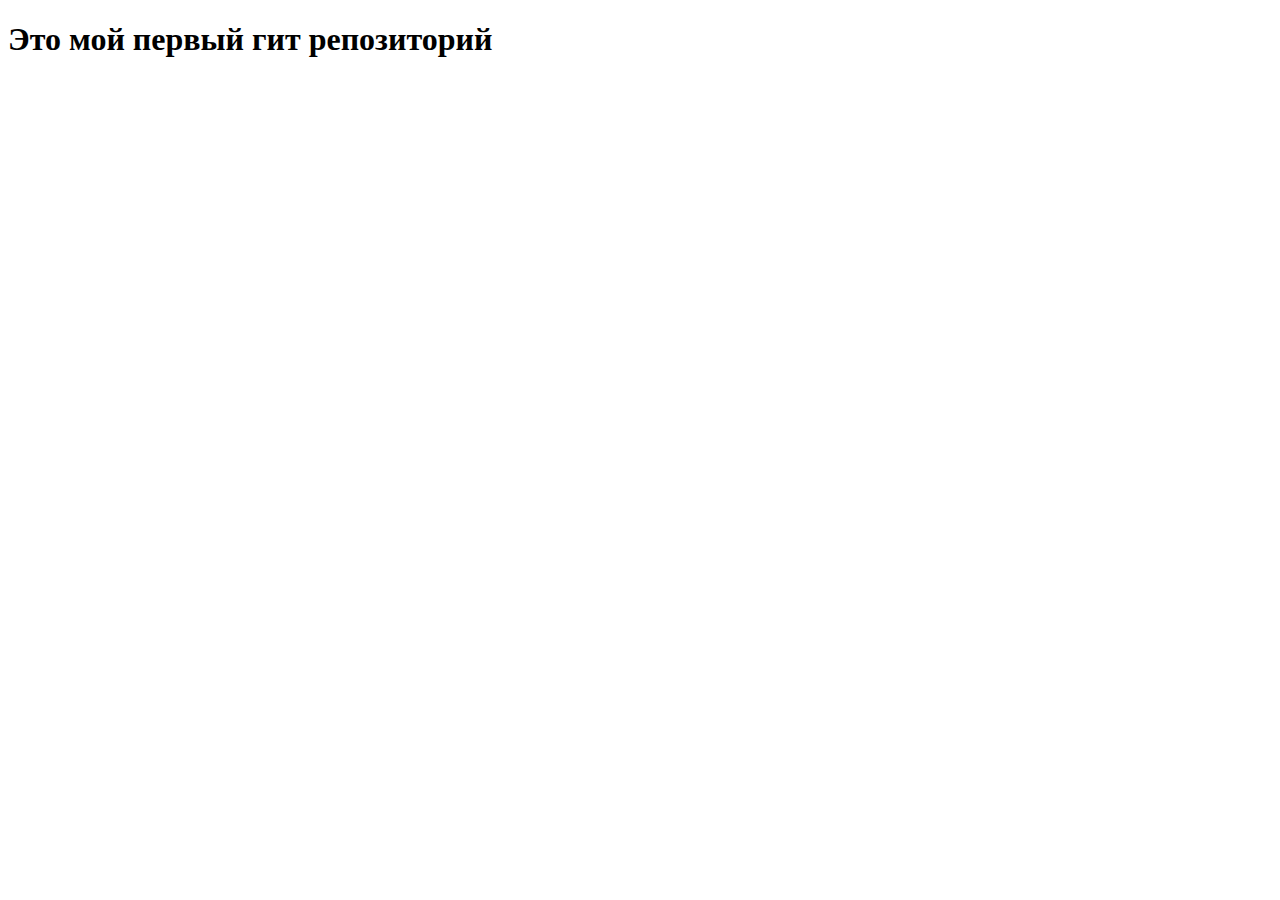
==== index.html @ 830dccc8 "Мой первый комминт" ====
<!DOCTYPE html>
<html lang="ru">
<head>
  <meta charset="UTF-8">
  <meta http-equiv="X-UA-Compatible" content="IE=edge">
  <meta name="viewport" content="width=device-width, initial-scale=1.0">
  <title>Document</title>
</head>
<body>
  <h1>Это мой первый гит репозиторий</h1>
</body>
</html>
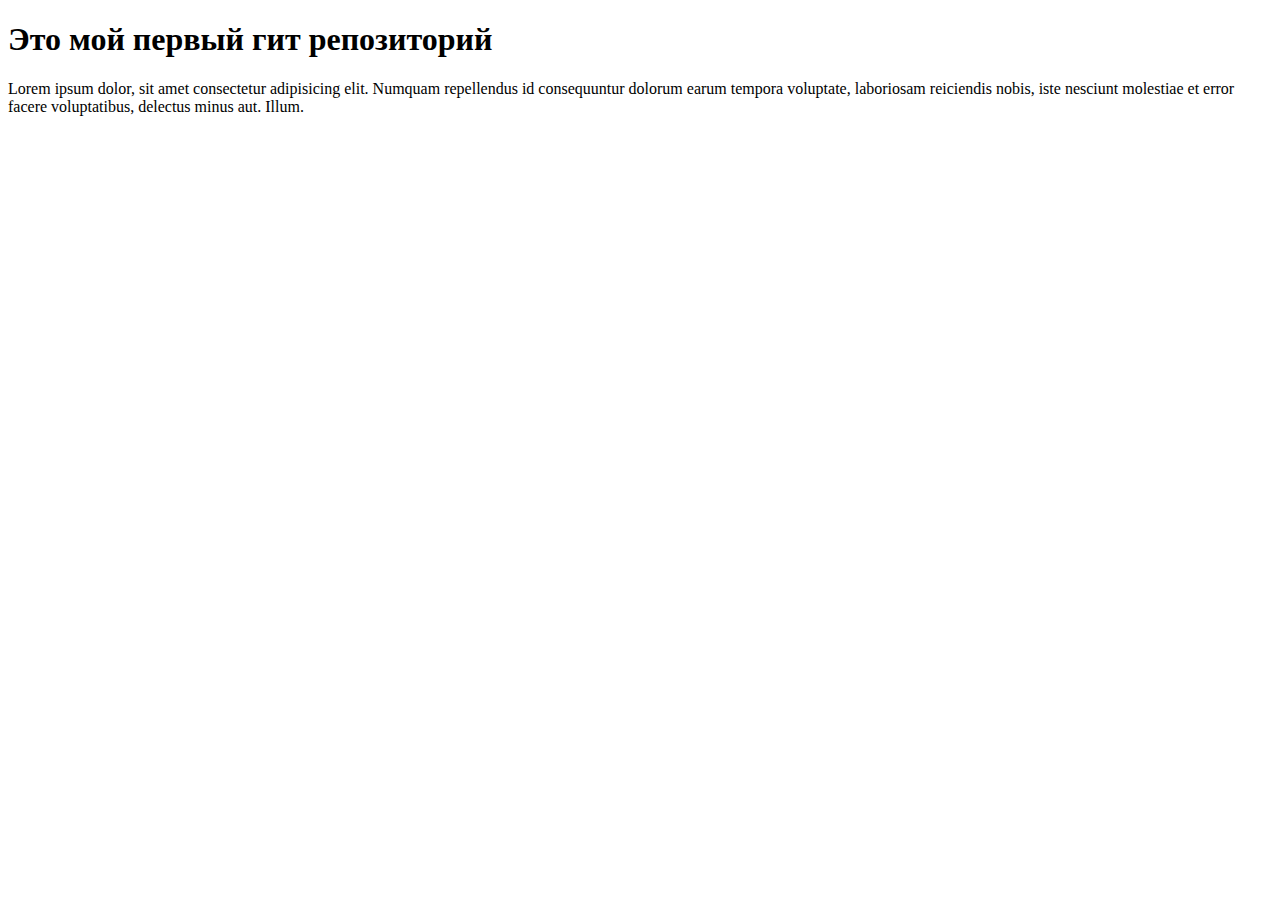
==== commit fb1e851f: "Мой первый комминт" ====
--- a/index.html
+++ b/index.html
@@ -8,5 +8,6 @@
 </head>
 <body>
   <h1>Это мой первый гит репозиторий</h1>
+  <p>Lorem ipsum dolor, sit amet consectetur adipisicing elit. Numquam repellendus id consequuntur dolorum earum tempora voluptate, laboriosam reiciendis nobis, iste nesciunt molestiae et error facere voluptatibus, delectus minus aut. Illum.</p>
 </body>
 </html>
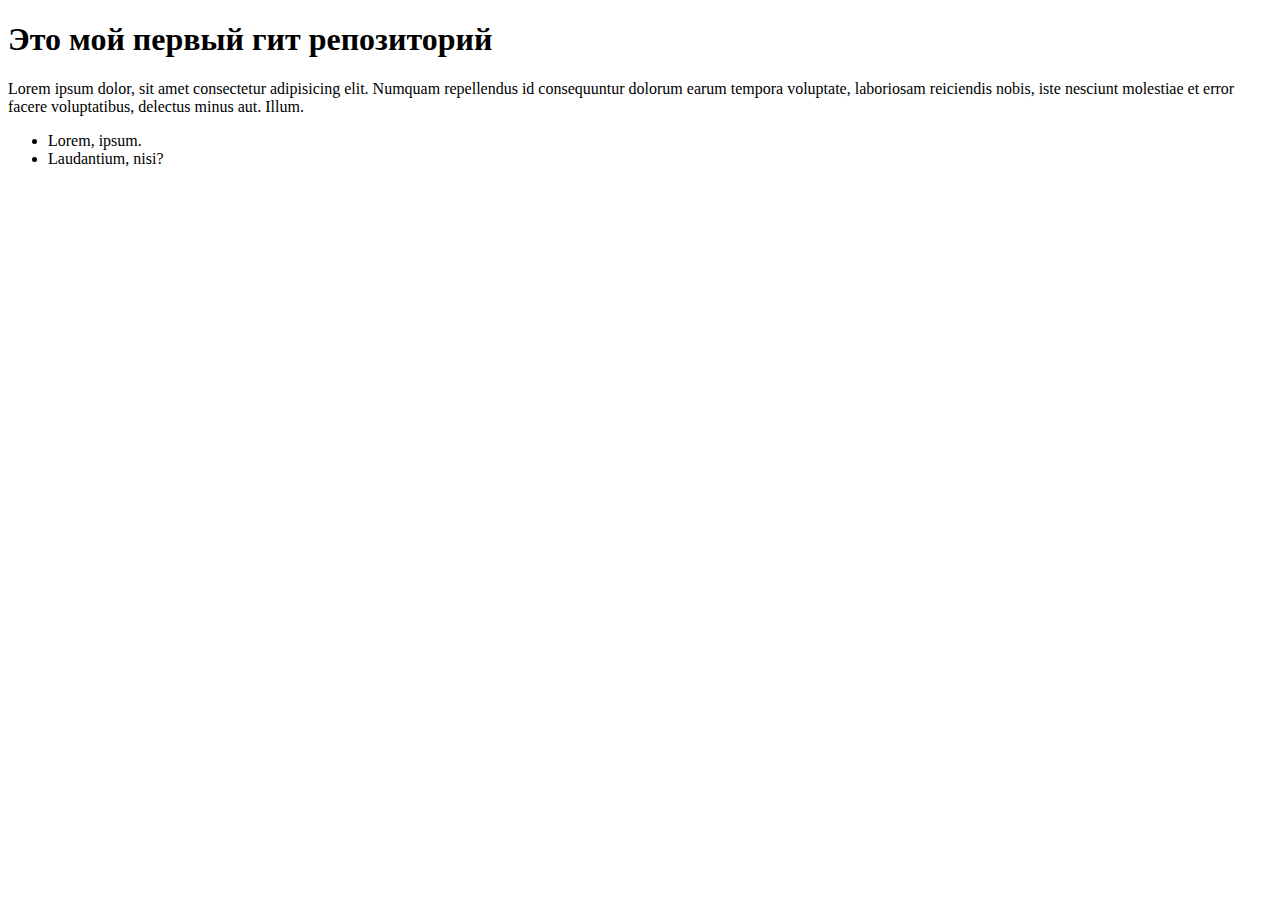
==== commit 834a557a: "Config" ====
--- a/index.html
+++ b/index.html
@@ -9,5 +9,9 @@
 <body>
   <h1>Это мой первый гит репозиторий</h1>
   <p>Lorem ipsum dolor, sit amet consectetur adipisicing elit. Numquam repellendus id consequuntur dolorum earum tempora voluptate, laboriosam reiciendis nobis, iste nesciunt molestiae et error facere voluptatibus, delectus minus aut. Illum.</p>
+  <ul>
+    <li>Lorem, ipsum.</li>
+    <li>Laudantium, nisi?</li>
+  </ul>
 </body>
 </html>
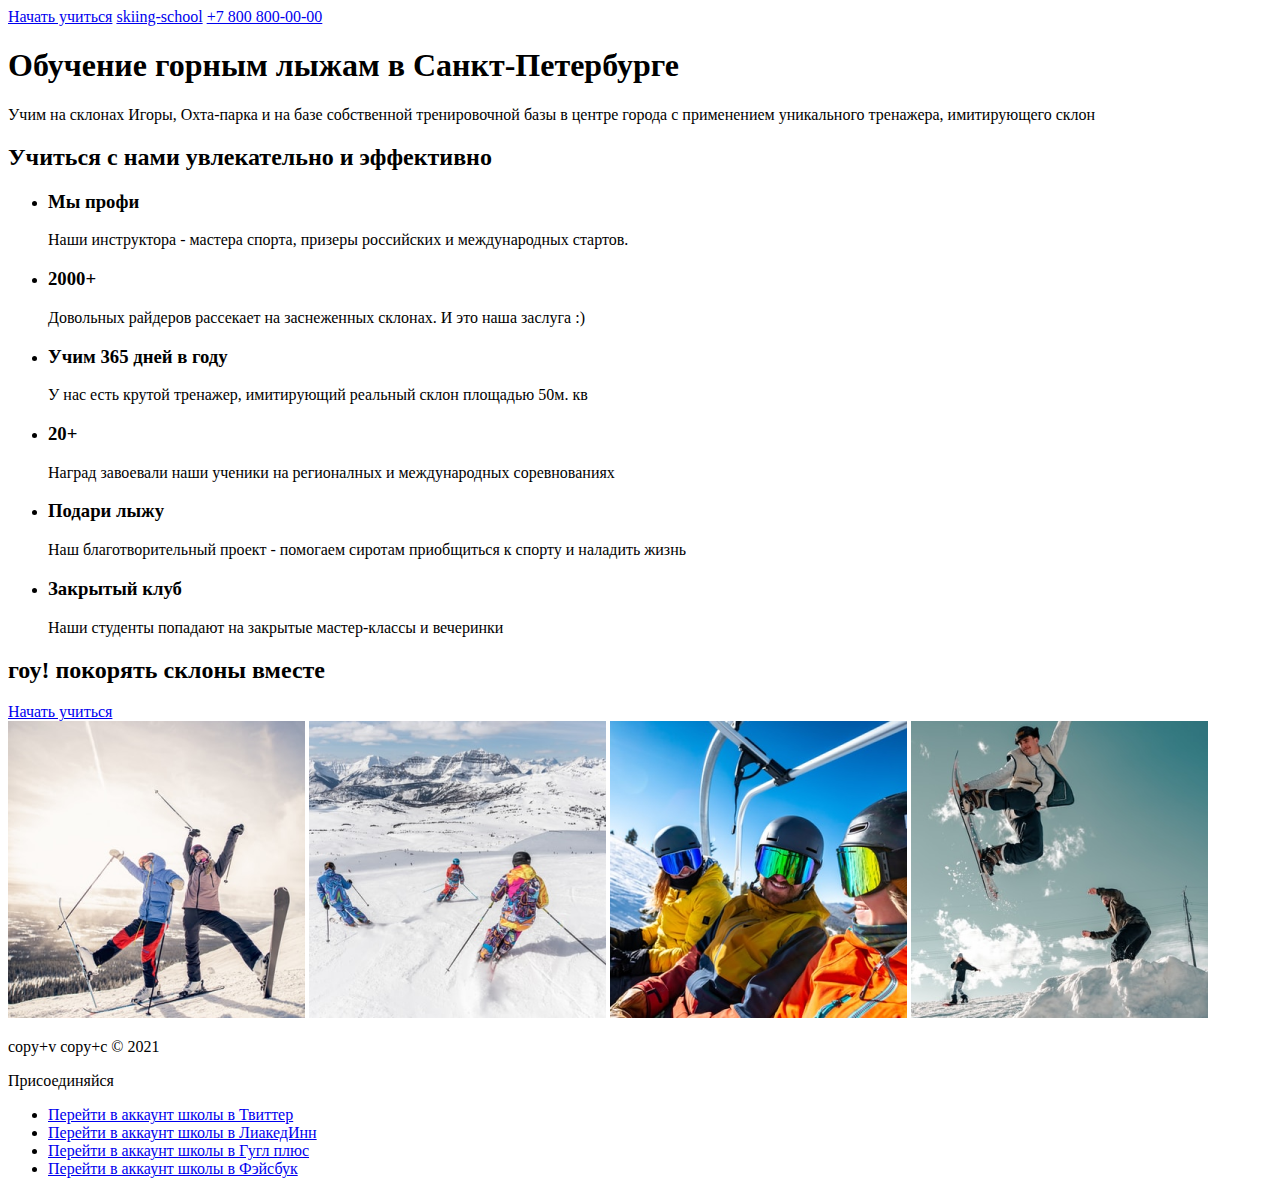
==== commit 6de1f283: "razmetka" ====
--- a/index.html
+++ b/index.html
@@ -1,17 +1,101 @@
 <!DOCTYPE html>
 <html lang="ru">
+
 <head>
   <meta charset="UTF-8">
   <meta http-equiv="X-UA-Compatible" content="IE=edge">
   <meta name="viewport" content="width=device-width, initial-scale=1.0">
-  <title>Document</title>
+  <title>skiing-school</title>
 </head>
+
 <body>
-  <h1>Это мой первый гит репозиторий</h1>
-  <p>Lorem ipsum dolor, sit amet consectetur adipisicing elit. Numquam repellendus id consequuntur dolorum earum tempora voluptate, laboriosam reiciendis nobis, iste nesciunt molestiae et error facere voluptatibus, delectus minus aut. Illum.</p>
-  <ul>
-    <li>Lorem, ipsum.</li>
-    <li>Laudantium, nisi?</li>
-  </ul>
+  <header class="header">
+    <a href="#" class="btn">Начать учиться</a>
+    <a href="#" class="logo">skiing-school</a>
+    <a href="#" class="phone-number">+7 800 800-00-00</a>
+  </header>
+
+  <main>
+    <section class="main-info">
+      <h1 class="main-title">Обучение горным лыжам в Санкт-Петербурге</h1>
+      <p class="main-info">Учим на склонах Игоры, Охта-парка и на базе собственной тренировочной базы в центре города с применением уникального тренажера, имитирующего склон</p>
+    </section>
+
+    <section class="advantages">
+      <h2 class="advantages-title">Учиться с нами увлекательно и эффективно</h2>
+      <ul class="advantages-list">
+        <li class="advantages-item">
+          <h3 class="advantages-heading">Мы профи</h3>
+          <p class="advanatges-text">Наши инструктора - мастера спорта, призеры российских и международных стартов.</p>
+        </li>
+
+        <li class="advantages-item">
+          <h3 class="advantages-heading">2000+</h3>
+          <p class="advanatges-text">Довольных райдеров рассекает на заснеженных склонах. И это наша заслуга :)</p>
+        </li>
+
+        <li class="advantages-item">
+          <h3 class="advantages-heading">Учим 365 дней в году</h3>
+          <p class="advanatges-text">У нас есть крутой тренажер, имитирующий реальный склон площадью 50м. кв</p>
+        </li>
+
+        <li class="advantages-item">
+          <h3 class="advantages-heading">20+</h3>
+          <p class="advanatges-text">Наград завоевали наши ученики на регионалных и международных соревнованиях</p>
+        </li>
+
+        <li class="advantages-item">
+          <h3 class="advantages-heading">Подари лыжу</h3>
+          <p class="advanatges-text">Наш благотворительный проект - помогаем сиротам приобщиться к спорту и наладить жизнь</p>
+        </li>
+
+        <li class="advantages-item">
+          <h3 class="advantages-heading">Закрытый клуб</h3>
+          <p class="advanatges-text">Наши студенты попадают на закрытые мастер-классы и вечеринки</p>
+        </li>
+      </ul>
+    </section>
+
+    <section class="lead">
+      <h2 class="lead-title">гоу! покорять склоны вместе</h2>
+      <a href="#" class="btn">Начать учиться</a>
+      <div class="lead-visual">
+        <img src="image/photo-lead1.png" alt="Фотография тренировки людей на склоне горы" class="lead-pic">
+        <img src="image/photo-lead2.png" alt="Фотография тренировки людей на склоне горы" class="lead-pic">
+        <img src="image/photo-lead3.png" alt="Фотография тренировки людей на склоне горы" class="lead-pic">
+        <img src="image/photo-lead4.png" alt="Фотография тренировки людей на склоне горы" class="lead-pic">
+      </div>
+    </section>
+
+  </main>
+
+  <footer class="footer">
+    <p class="copyright">copy+v copy+c © 2021</p>
+    <span class="join-us">Присоединяйся</span>
+
+    <ul class="social-icons">
+      <li class="social-item">
+        <a href="#" class="social-link">
+          <span class="social-text">Перейти в аккаунт школы в Твиттер</span>
+        </a>
+      </li>
+      <li class="social-item">
+        <a href="#" class="social-link">
+          <span class="social-text">Перейти в аккаунт школы в ЛиакедИнн</span>
+        </a>
+      </li>
+      <li class="social-item">
+        <a href="#" class="social-link">
+          <span class="social-text">Перейти в аккаунт школы в Гугл плюс</span>
+        </a>
+      </li>
+      <li class="social-item">
+        <a href="#" class="social-link">
+          <span class="social-text">Перейти в аккаунт школы в Фэйсбук</span>
+        </a>
+      </li>
+    </ul>
+  </footer>
 </body>
+
 </html>
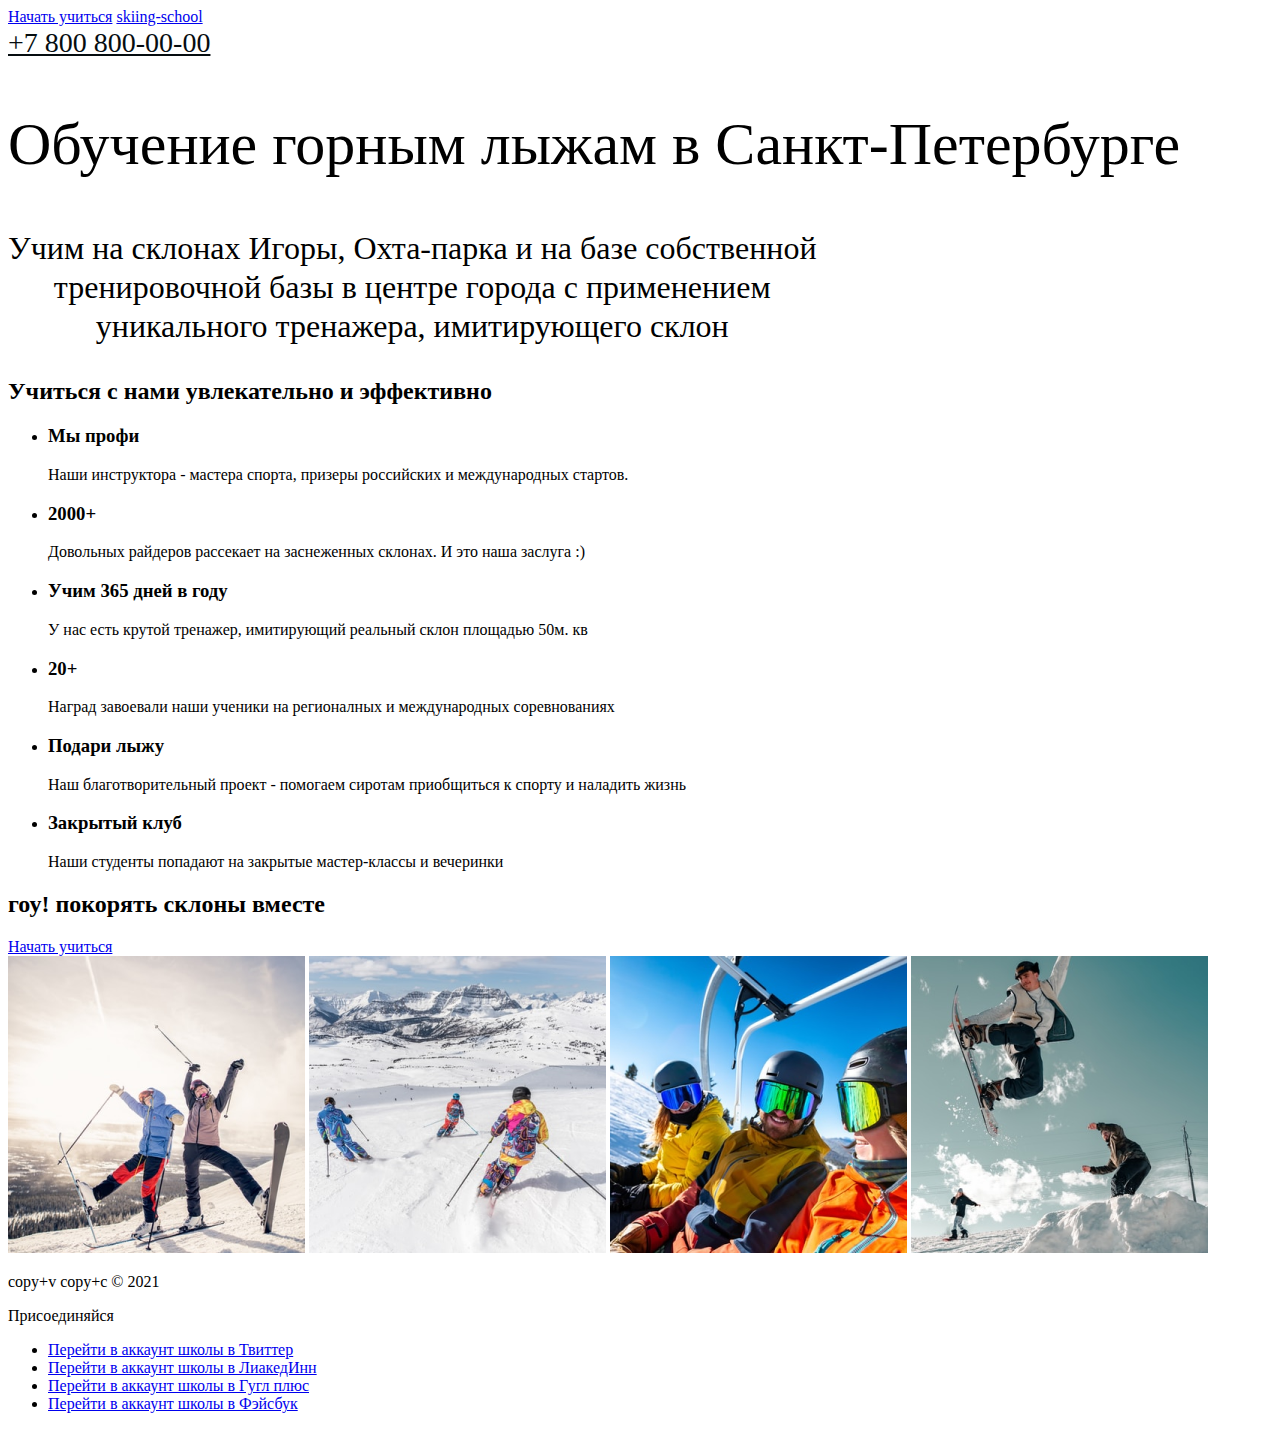
==== commit bc7b59a0: "nemnogo css" ====
--- a/index.html
+++ b/index.html
@@ -13,12 +13,13 @@
     <a href="#" class="btn">Начать учиться</a>
     <a href="#" class="logo">skiing-school</a>
     <a href="#" class="phone-number">+7 800 800-00-00</a>
+    <link rel="stylesheet" href="styles/style.css">
   </header>
 
   <main>
-    <section class="main-info">
-      <h1 class="main-title">Обучение горным лыжам в Санкт-Петербурге</h1>
-      <p class="main-info">Учим на склонах Игоры, Охта-парка и на базе собственной тренировочной базы в центре города с применением уникального тренажера, имитирующего склон</p>
+    <section class="about">
+      <h1 class="about-title">Обучение горным лыжам в Санкт-Петербурге</h1>
+      <p class="about-info">Учим на склонах Игоры, Охта-парка и на базе собственной<br> тренировочной базы в центре города с применением<br> уникального тренажера, имитирующего склон</p>
     </section>
 
     <section class="advantages">
--- a/styles/style.css
+++ b/styles/style.css
@@ -0,0 +1,54 @@
+/* header */
+.phone-number {
+  /* position: absolute;
+  width: 256px;
+  height: 34px;
+  right: 81px;
+  top: calc(50% - 34px/2); */
+
+  font-family: Montserrat;
+  font-style: normal;
+  font-weight: 500;
+  font-size: 28px;
+  line-height: 34px;
+  display: flex;
+  align-items: center;
+  text-align: center;
+  color: #060D10;
+}
+
+/* main */
+
+/* section about */
+
+.about h1 {
+  /* position: absolute;
+  width: 1278px;
+  height: 89px;
+  left: 81px;
+  top: 240px; */
+
+  font-family: Oswald;
+  font-style: normal;
+  font-weight: 500;
+  font-size: 60px;
+  line-height: 89px;
+  /* color: #FFFFFF; */
+}
+.about-info {
+  /* position: absolute;
+  height: 117px;
+  left: 190px;
+  right: 190px;
+  top: 389px; */
+
+  font-family: Montserrat;
+  font-style: normal;
+  font-weight: 500;
+  font-size: 32px;
+  line-height: 39px;
+  display: flex;
+  align-items: center;
+  text-align: center;
+  /* color: #FFFFFF */
+}
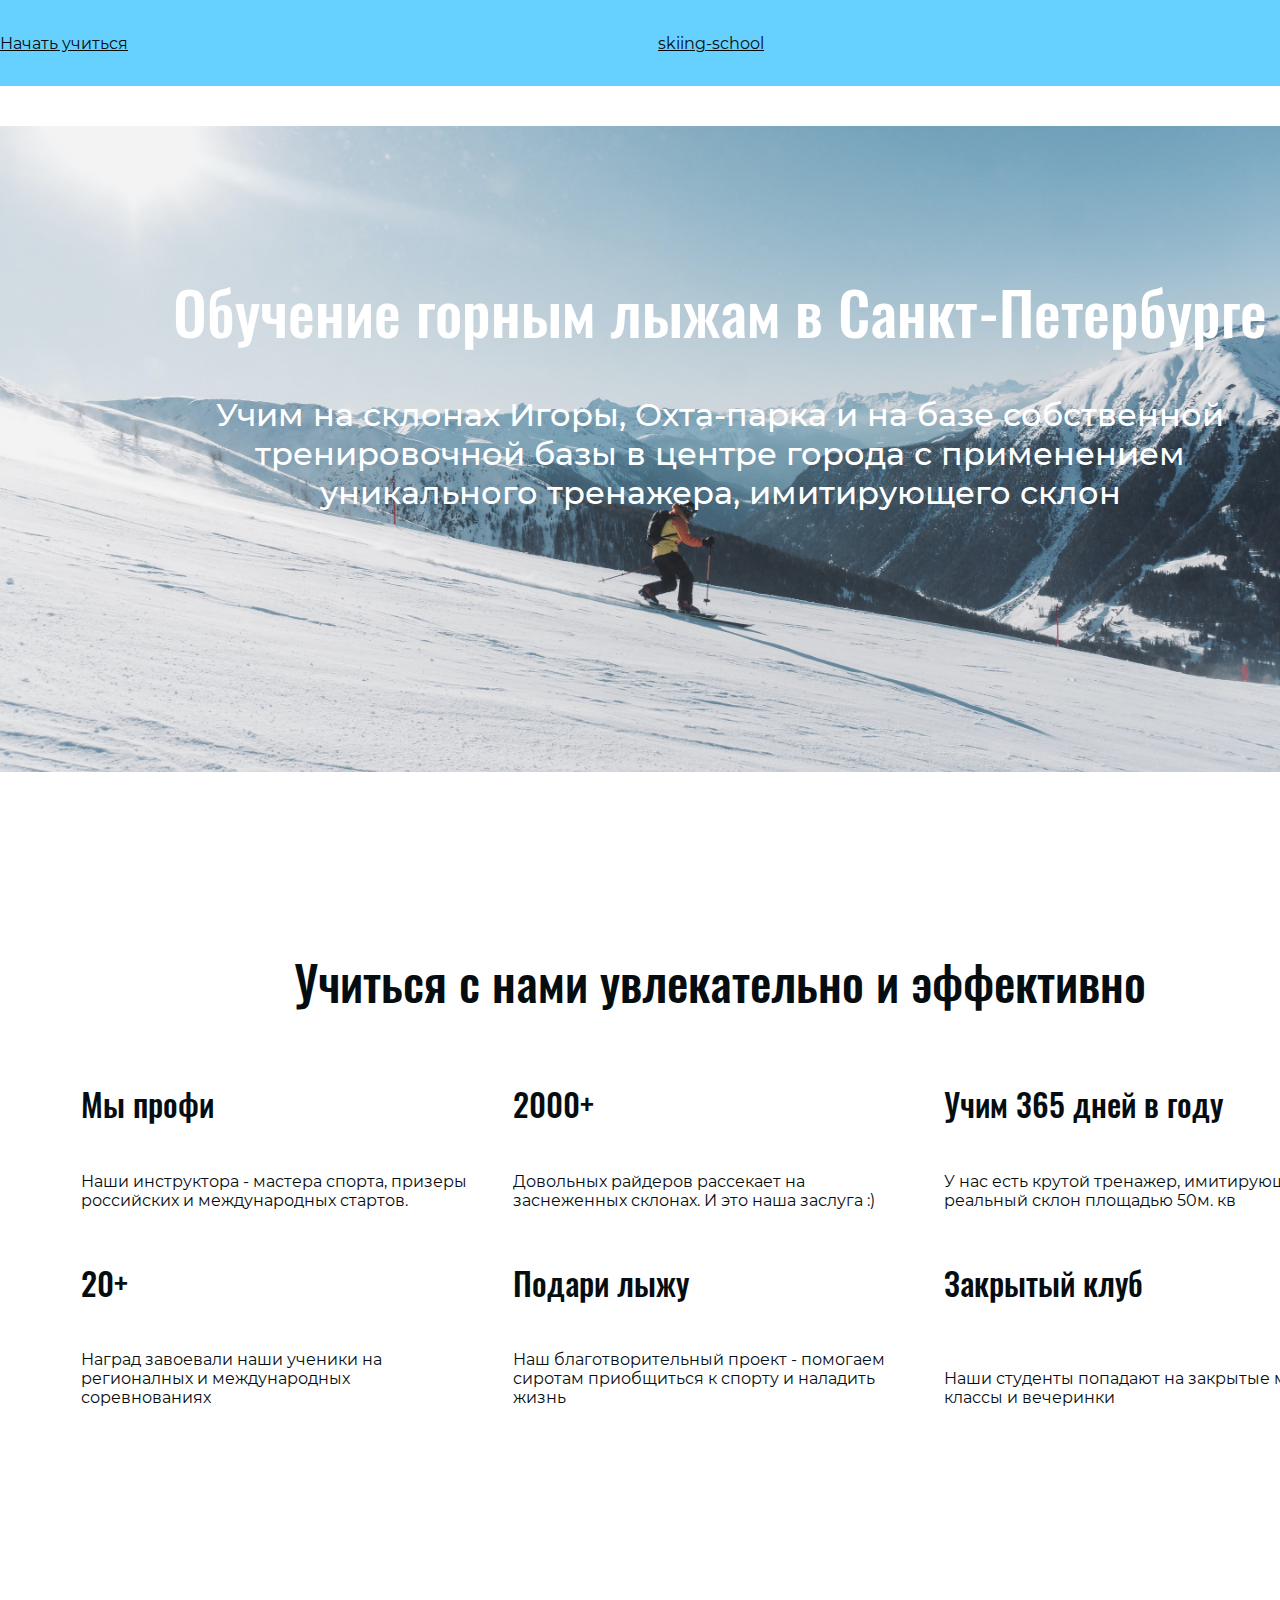
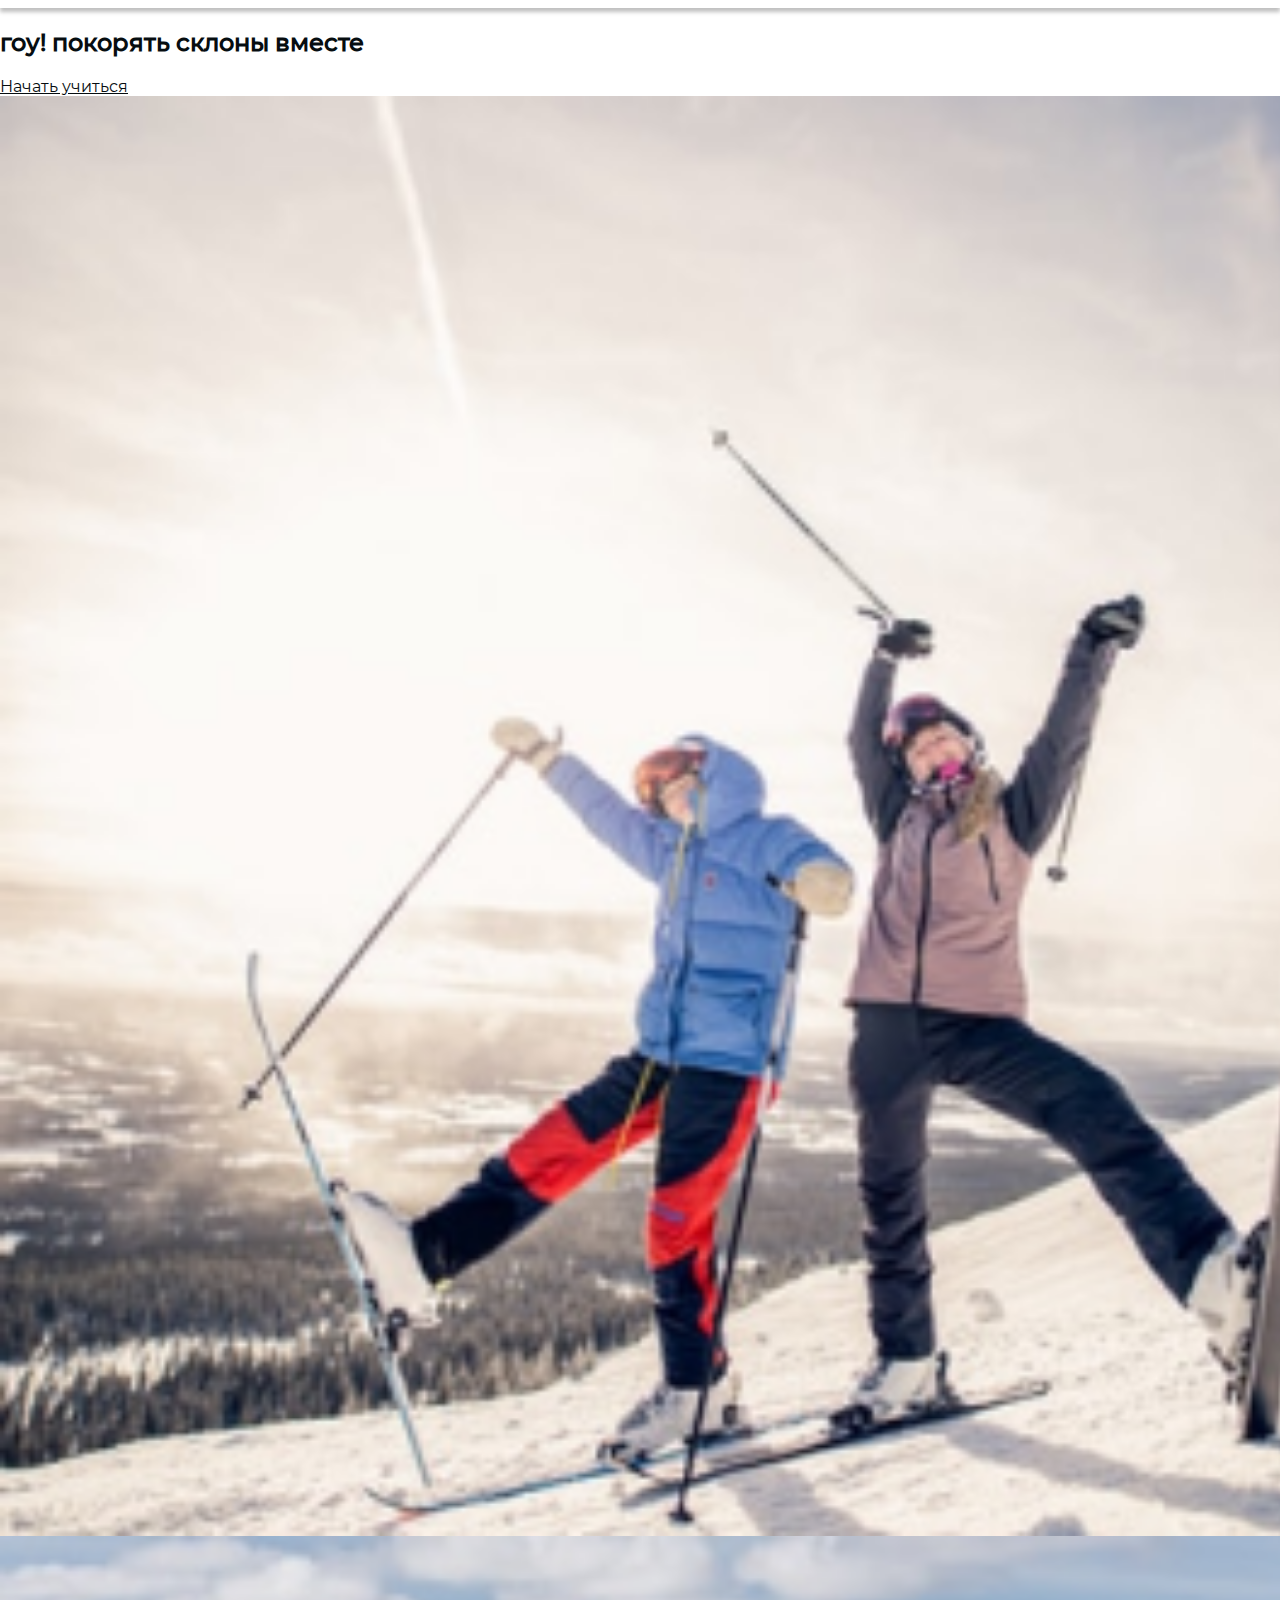
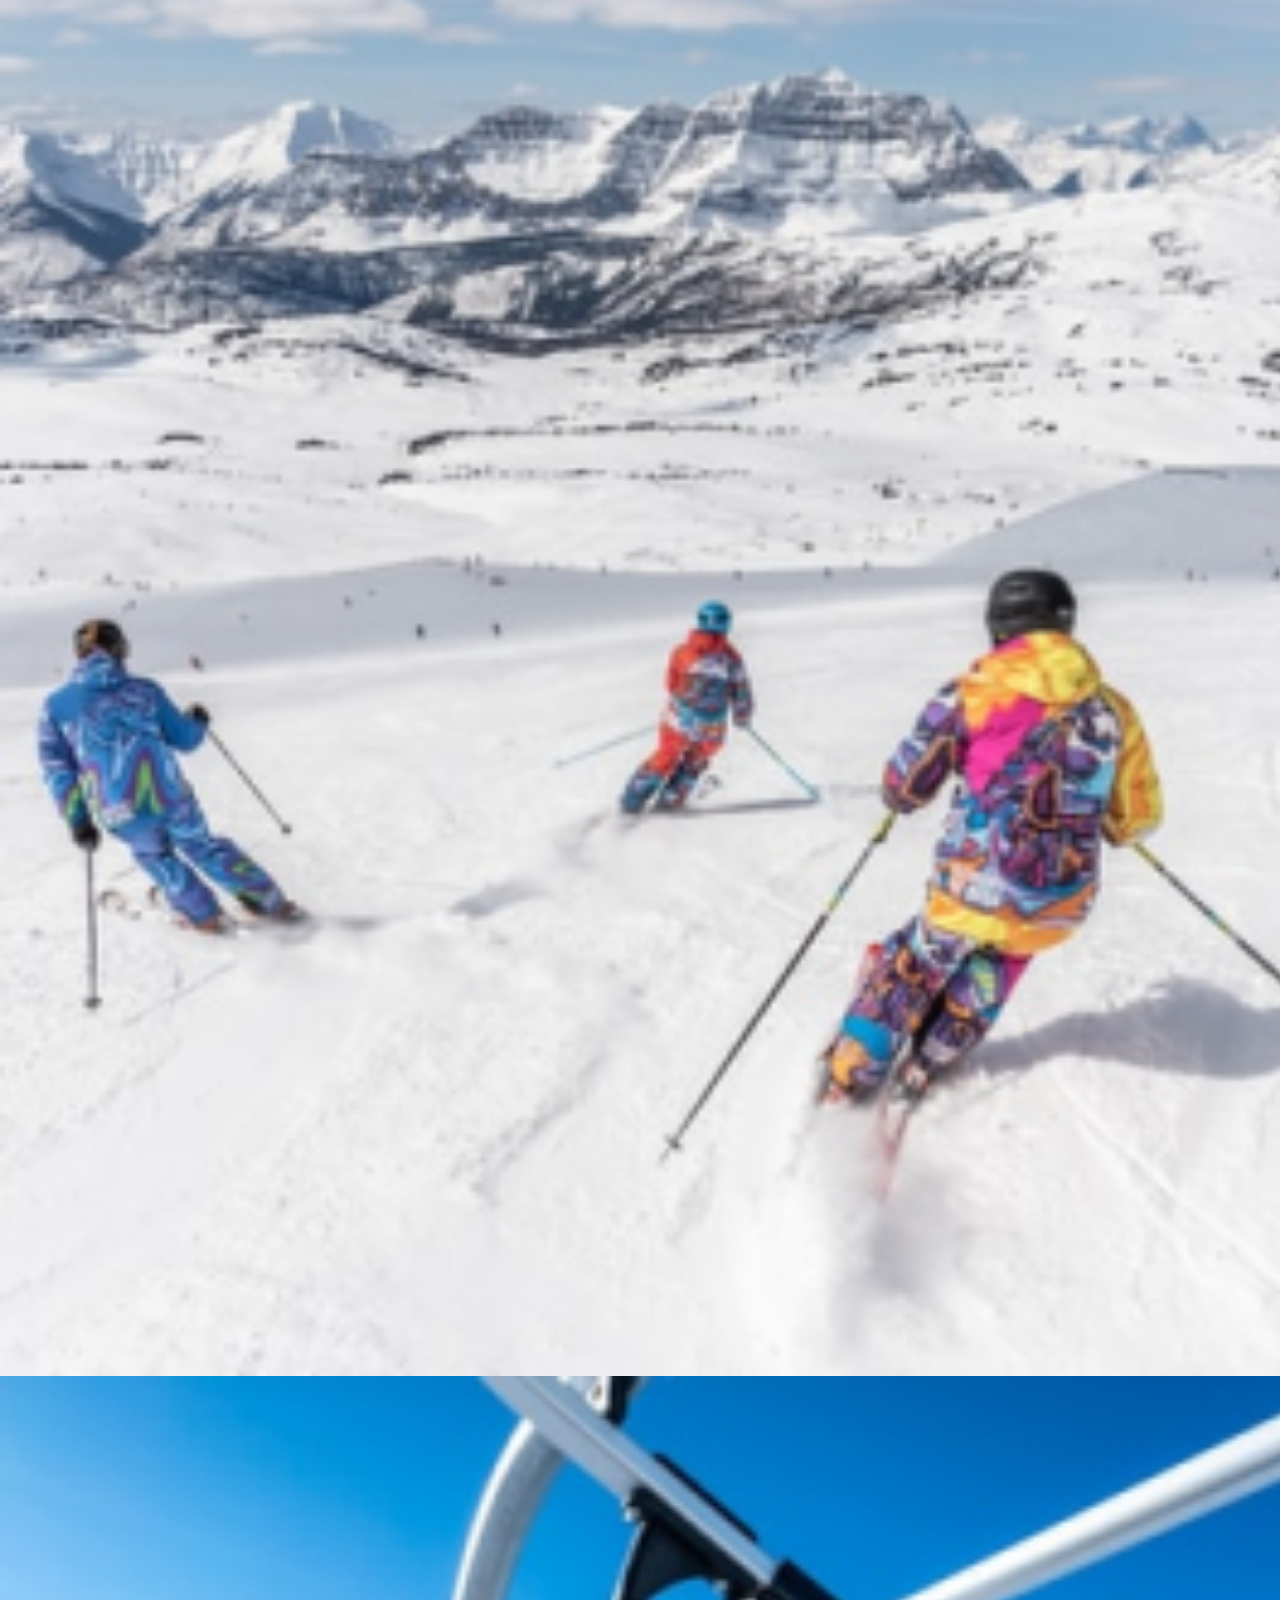
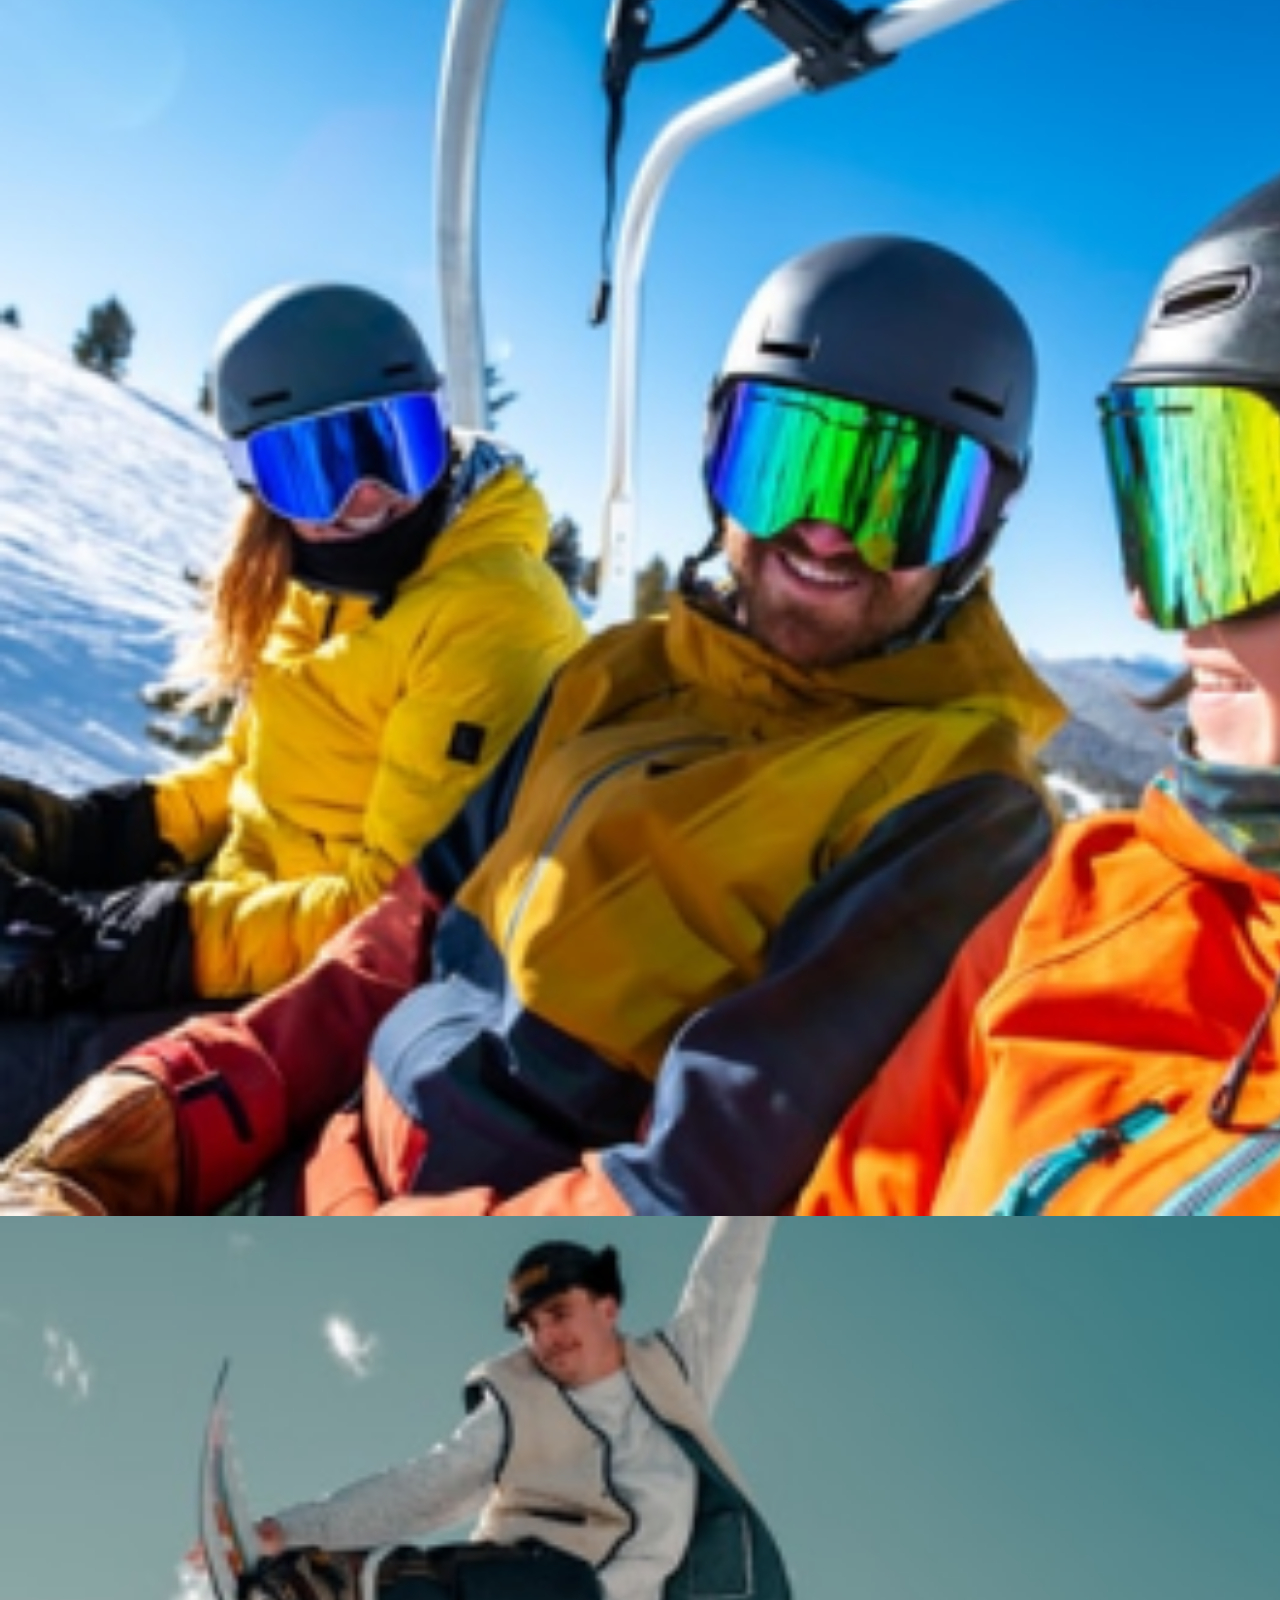
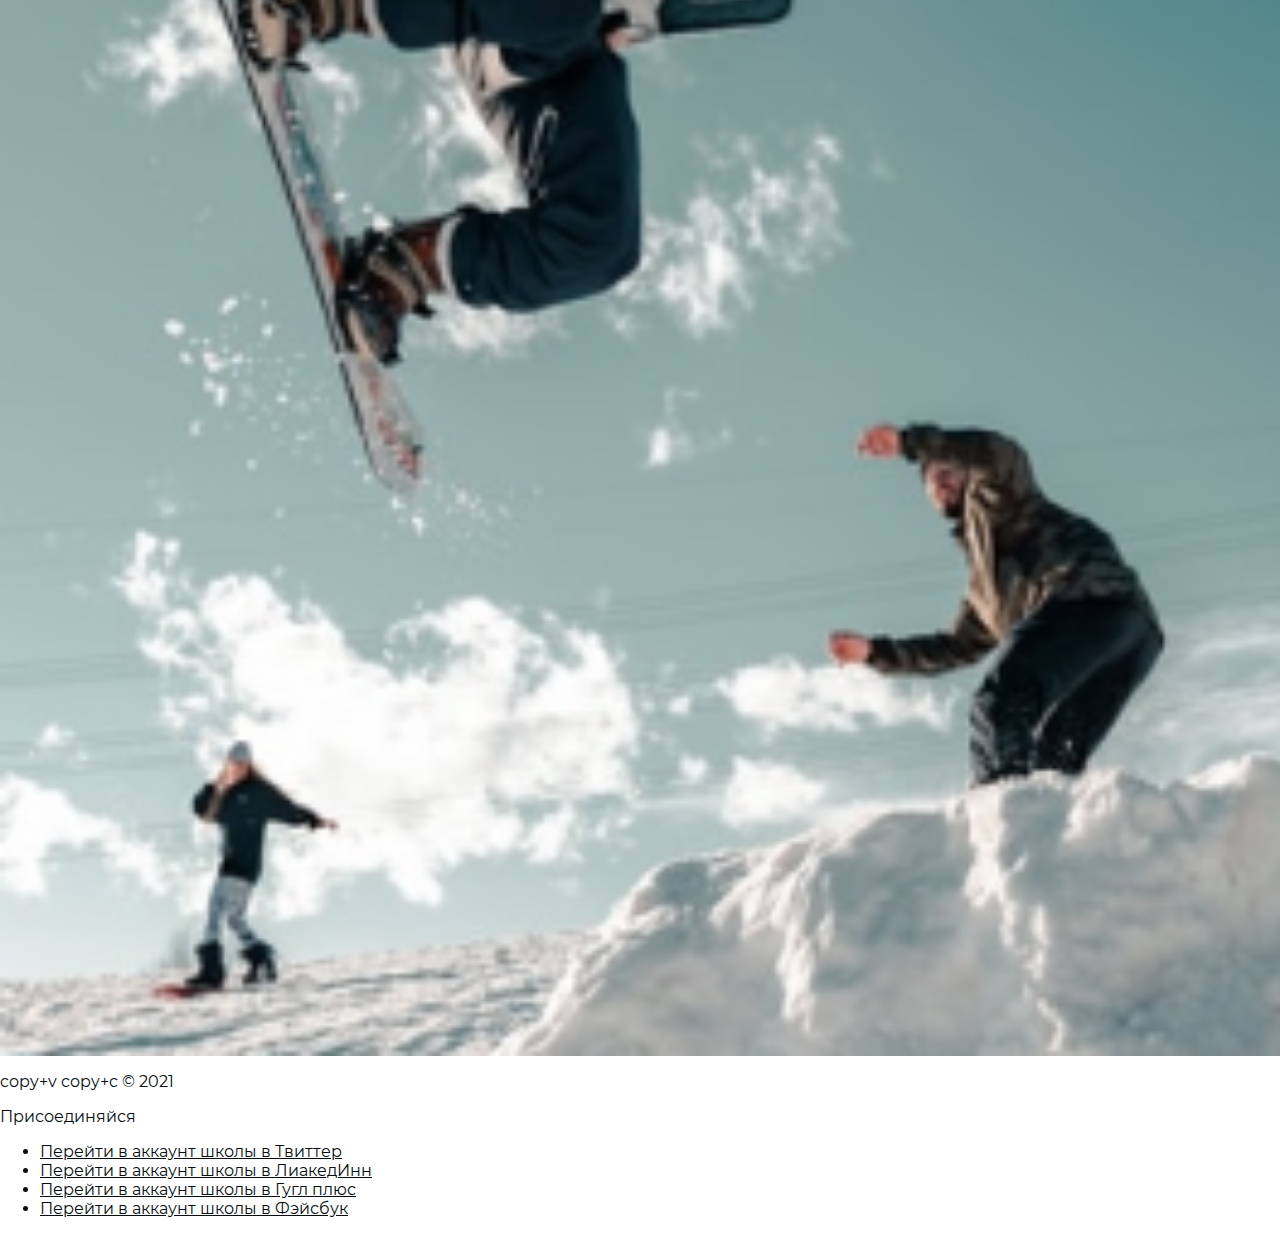
==== commit 5b1542f0: "css" ====
--- a/index.html
+++ b/index.html
@@ -5,97 +5,124 @@
   <meta charset="UTF-8">
   <meta http-equiv="X-UA-Compatible" content="IE=edge">
   <meta name="viewport" content="width=device-width, initial-scale=1.0">
+  <link rel="stylesheet" href="styles/style.css">
   <title>skiing-school</title>
 </head>
 
 <body>
   <header class="header">
-    <a href="#" class="btn">Начать учиться</a>
-    <a href="#" class="logo">skiing-school</a>
-    <a href="#" class="phone-number">+7 800 800-00-00</a>
-    <link rel="stylesheet" href="styles/style.css">
+    <div class="container">
+      <div class="header-wrap">
+        <a href="#" class="btn">Начать учиться</a>
+        <a href="#" class="logo">skiing-school</a>
+        <a href="#" class="phone-number">+7 800 800-00-00</a>
+      </div>
+    </div>
   </header>
 
   <main>
     <section class="about">
-      <h1 class="about-title">Обучение горным лыжам в Санкт-Петербурге</h1>
-      <p class="about-info">Учим на склонах Игоры, Охта-парка и на базе собственной<br> тренировочной базы в центре города с применением<br> уникального тренажера, имитирующего склон</p>
+      <div class="container">
+        <h1 class="about-title">Обучение горным лыжам в Санкт-Петербурге</h1>
+        <p class="about-info">Учим на склонах Игоры, Охта-парка и на базе собственной<br> тренировочной базы в центре
+          города с применением<br> уникального тренажера, имитирующего склон</p>
+      </div>
     </section>
 
     <section class="advantages">
-      <h2 class="advantages-title">Учиться с нами увлекательно и эффективно</h2>
-      <ul class="advantages-list">
-        <li class="advantages-item">
-          <h3 class="advantages-heading">Мы профи</h3>
-          <p class="advanatges-text">Наши инструктора - мастера спорта, призеры российских и международных стартов.</p>
-        </li>
+      <div class="container">
+        <h2 class="advantages-title">Учиться с нами увлекательно и эффективно</h2>
+        <ul class="advantages-list">
+          <li class="advantages-item">
+            <div class="advantages-card">
+              <h3 class="advantages-heading">Мы профи</h3>
+              <p class="advanatges-text">Наши инструктора - мастера спорта, призеры российских и международных стартов.
+              </p>
+            </div>
+          </li>
 
-        <li class="advantages-item">
-          <h3 class="advantages-heading">2000+</h3>
-          <p class="advanatges-text">Довольных райдеров рассекает на заснеженных склонах. И это наша заслуга :)</p>
-        </li>
+          <li class="advantages-item">
+            <div class="advantages-card">
+              <h3 class="advantages-heading">2000+</h3>
+              <p class="advanatges-text">Довольных райдеров рассекает на заснеженных склонах. И это наша заслуга :)</p>
+            </div>
+          </li>
 
-        <li class="advantages-item">
-          <h3 class="advantages-heading">Учим 365 дней в году</h3>
-          <p class="advanatges-text">У нас есть крутой тренажер, имитирующий реальный склон площадью 50м. кв</p>
-        </li>
+          <li class="advantages-item">
+            <div class="advantages-card">
+              <h3 class="advantages-heading">Учим 365 дней в году</h3>
+              <p class="advanatges-text">У нас есть крутой тренажер, имитирующий реальный склон площадью 50м. кв</p>
+            </div>
+          </li>
 
-        <li class="advantages-item">
-          <h3 class="advantages-heading">20+</h3>
-          <p class="advanatges-text">Наград завоевали наши ученики на регионалных и международных соревнованиях</p>
-        </li>
+          <li class="advantages-item">
+            <div class="advantages-card">
+              <h3 class="advantages-heading">20+</h3>
+              <p class="advanatges-text">Наград завоевали наши ученики на регионалных и международных соревнованиях</p>
+            </div>
+          </li>
 
-        <li class="advantages-item">
-          <h3 class="advantages-heading">Подари лыжу</h3>
-          <p class="advanatges-text">Наш благотворительный проект - помогаем сиротам приобщиться к спорту и наладить жизнь</p>
-        </li>
+          <li class="advantages-item">
+            <div class="advantages-card">
+              <h3 class="advantages-heading">Подари лыжу</h3>
+              <p class="advanatges-text">Наш благотворительный проект - помогаем сиротам приобщиться к спорту и наладить
+                жизнь</p>
+            </div>
+          </li>
 
-        <li class="advantages-item">
-          <h3 class="advantages-heading">Закрытый клуб</h3>
-          <p class="advanatges-text">Наши студенты попадают на закрытые мастер-классы и вечеринки</p>
-        </li>
-      </ul>
+          <li class="advantages-item">
+            <div class="advantages-card">
+              <h3 class="advantages-heading">Закрытый клуб</h3>
+              <p class="advanatges-text">Наши студенты попадают на закрытые мастер-классы и вечеринки</p>
+            </div>
+          </li>
+        </ul>
+      </div>
     </section>
 
     <section class="lead">
-      <h2 class="lead-title">гоу! покорять склоны вместе</h2>
-      <a href="#" class="btn">Начать учиться</a>
-      <div class="lead-visual">
-        <img src="image/photo-lead1.png" alt="Фотография тренировки людей на склоне горы" class="lead-pic">
-        <img src="image/photo-lead2.png" alt="Фотография тренировки людей на склоне горы" class="lead-pic">
-        <img src="image/photo-lead3.png" alt="Фотография тренировки людей на склоне горы" class="lead-pic">
-        <img src="image/photo-lead4.png" alt="Фотография тренировки людей на склоне горы" class="lead-pic">
+      <div class="container">
+        <h2 class="lead-title">гоу! покорять склоны вместе</h2>
+        <a href="#" class="btn">Начать учиться</a>
+        <div class="lead-visual">
+          <img src="image/photo-lead1.png" alt="Фотография тренировки людей на склоне горы" class="lead-pic">
+          <img src="image/photo-lead2.png" alt="Фотография тренировки людей на склоне горы" class="lead-pic">
+          <img src="image/photo-lead3.png" alt="Фотография тренировки людей на склоне горы" class="lead-pic">
+          <img src="image/photo-lead4.png" alt="Фотография тренировки людей на склоне горы" class="lead-pic">
+        </div>
       </div>
     </section>
 
   </main>
 
   <footer class="footer">
-    <p class="copyright">copy+v copy+c © 2021</p>
-    <span class="join-us">Присоединяйся</span>
+    <div class="container">
+      <p class="copyright">copy+v copy+c © 2021</p>
+      <span class="join-us">Присоединяйся</span>
 
-    <ul class="social-icons">
-      <li class="social-item">
-        <a href="#" class="social-link">
-          <span class="social-text">Перейти в аккаунт школы в Твиттер</span>
-        </a>
-      </li>
-      <li class="social-item">
-        <a href="#" class="social-link">
-          <span class="social-text">Перейти в аккаунт школы в ЛиакедИнн</span>
-        </a>
-      </li>
-      <li class="social-item">
-        <a href="#" class="social-link">
-          <span class="social-text">Перейти в аккаунт школы в Гугл плюс</span>
-        </a>
-      </li>
-      <li class="social-item">
-        <a href="#" class="social-link">
-          <span class="social-text">Перейти в аккаунт школы в Фэйсбук</span>
-        </a>
-      </li>
-    </ul>
+      <ul class="social-icons">
+        <li class="social-item">
+          <a href="#" class="social-link">
+            <span class="social-text">Перейти в аккаунт школы в Твиттер</span>
+          </a>
+        </li>
+        <li class="social-item">
+          <a href="#" class="social-link">
+            <span class="social-text">Перейти в аккаунт школы в ЛиакедИнн</span>
+          </a>
+        </li>
+        <li class="social-item">
+          <a href="#" class="social-link">
+            <span class="social-text">Перейти в аккаунт школы в Гугл плюс</span>
+          </a>
+        </li>
+        <li class="social-item">
+          <a href="#" class="social-link">
+            <span class="social-text">Перейти в аккаунт школы в Фэйсбук</span>
+          </a>
+        </li>
+      </ul>
+    </div>
   </footer>
 </body>
 
--- a/styles/style.css
+++ b/styles/style.css
@@ -1,54 +1,179 @@
-/* header */
-.phone-number {
-  /* position: absolute;
-  width: 256px;
-  height: 34px;
-  right: 81px;
-  top: calc(50% - 34px/2); */
-
-  font-family: Montserrat;
+/* montserrat-regular - cyrillic */
+@font-face {
+  font-family: 'Montserrat';
+  font-style: normal;
+  font-weight: 400;
+  src: local(''),
+       url('../fonts/montserrat-v18-cyrillic-regular.woff2') format('woff2'),
+       url('../fonts/montserrat-v18-cyrillic-regular.woff') format('woff');
+}
+/* montserrat-500 - cyrillic */
+@font-face {
+  font-family: 'Montserrat';
   font-style: normal;
   font-weight: 500;
-  font-size: 28px;
-  line-height: 34px;
-  display: flex;
-  align-items: center;
-  text-align: center;
+  src: local(''),
+       url('../fonts/montserrat-v18-cyrillic-500.woff2') format('woff2'),
+       url('../fonts/montserrat-v18-cyrillic-500.woff') format('woff');
+}
+
+/* oswald-regular - cyrillic */
+@font-face {
+  font-family: 'Oswald';
+  font-style: normal;
+  font-weight: 400;
+  src: local(''),
+       url('../fonts/oswald-v40-cyrillic-regular.woff2') format('woff2'), /* Chrome 26+, Opera 23+, Firefox 39+ */
+       url('../fonts/oswald-v40-cyrillic-regular.woff') format('woff'); /* Chrome 6+, Firefox 3.6+, IE 9+, Safari 5.1+ */
+}
+/* oswald-500 - cyrillic */
+@font-face {
+  font-family: 'Oswald';
+  font-style: normal;
+  font-weight: 500;
+  src: local(''),
+       url('../fonts/oswald-v40-cyrillic-500.woff2') format('woff2'), /* Chrome 26+, Opera 23+, Firefox 39+ */
+       url('../fonts/oswald-v40-cyrillic-500.woff') format('woff'); /* Chrome 6+, Firefox 3.6+, IE 9+, Safari 5.1+ */
+}
+
+/* Common */
+* {
+  box-sizing: border-box;
+}
+
+body {
+  margin: 0;
+  font-family: 'Montserrat', sans-serif;
   color: #060D10;
 }
 
+.container {
+  width: 1440px;
+  margin: 0 auto;
+}
+
+img {
+  display: block;
+  width: 100%;
+}
+a {
+  color: inherit;
+}
+
+/* buttons */
+
+
+
+/* header */
+.header {
+  padding-top: 34px;
+  padding-bottom: 33px;
+  background-color: #66d1ff;
+  color: #060D10;
+}
+
+.header-wrap {
+  display: flex;
+  align-items: center;
+  justify-content: space-between;
+}
+
+.logo {}
+
+
+
+
 /* main */
 
-/* section about */
+/* about */
+.about {
+  color: #fff;
+  text-align: center;
+  background-image: url('../image/about-promo.jpg');
+  background-repeat: no-repeat;
+  background-size: cover;
+  background-position: center;
+}
 
-.about h1 {
-  /* position: absolute;
-  width: 1278px;
-  height: 89px;
-  left: 81px;
-  top: 240px; */
-
+.about-bg-fade {
+  padding: 230px 0;
+  background-color: rgba(6, 13, 16, 0.25);
+}
+.about-title {
+  padding-top: 140px;
+  padding-left: 81px;
+  padding-right: 81px;
   font-family: Oswald;
   font-style: normal;
   font-weight: 500;
   font-size: 60px;
   line-height: 89px;
-  /* color: #FFFFFF; */
 }
 .about-info {
-  /* position: absolute;
-  height: 117px;
-  left: 190px;
-  right: 190px;
-  top: 389px; */
-
+  padding-bottom: 260px;
+  padding-left: 190px;
+  padding-right: 190px;
   font-family: Montserrat;
-  font-style: normal;
   font-weight: 500;
   font-size: 32px;
   line-height: 39px;
+}
+
+/* advantages */
+.advantages {
+  /* padding-top: 350px; */
+  /* padding-bottom: 170px; */
+  background: #FFFFFF;
+  box-shadow: 0px 4px 4px rgba(0, 0, 0, 0.25);
+}
+.advantages-title {
+  margin-top: 170px;
+  font-family: Oswald;
+  font-weight: 500;
+  font-size: 48px;
+  line-height: 167%;
+  text-align: center;
+}
+.advantages-list {
   display: flex;
-  align-items: center;
-  text-align: center;
-  /* color: #FFFFFF */
+  flex-wrap: wrap;
+  list-style: none;
+  padding-left: 81px;
+  padding-right: 81px;
+  padding-bottom: 170px;
+  margin: 0 -15px;
 }
+
+.advantages-item {
+  width: 33%;
+  padding: 15px;
+}
+
+.advantages-card {
+  display: flex;
+  flex-direction: column;
+  justify-content: space-between;
+  height: 100%;
+  /* box-shadow: 0 0 5px rgba(0, 0, 0, .1);  для просмотра границ */
+}
+.advantages-heading {
+  font-family: Oswald;
+  font-weight: 500;
+  font-size: 32px;
+  line-height: 167%;
+  margin-bottom: 25px;
+  margin-top: 0;
+}
+.advantages-text {
+  font-family: Montserrat;
+  font-style: normal;
+  font-weight: normal;
+  font-size: 26px;
+  line-height: 140%;
+  margin: 0;
+}
+
+
+/* lead */
+
+.lead-visual {}
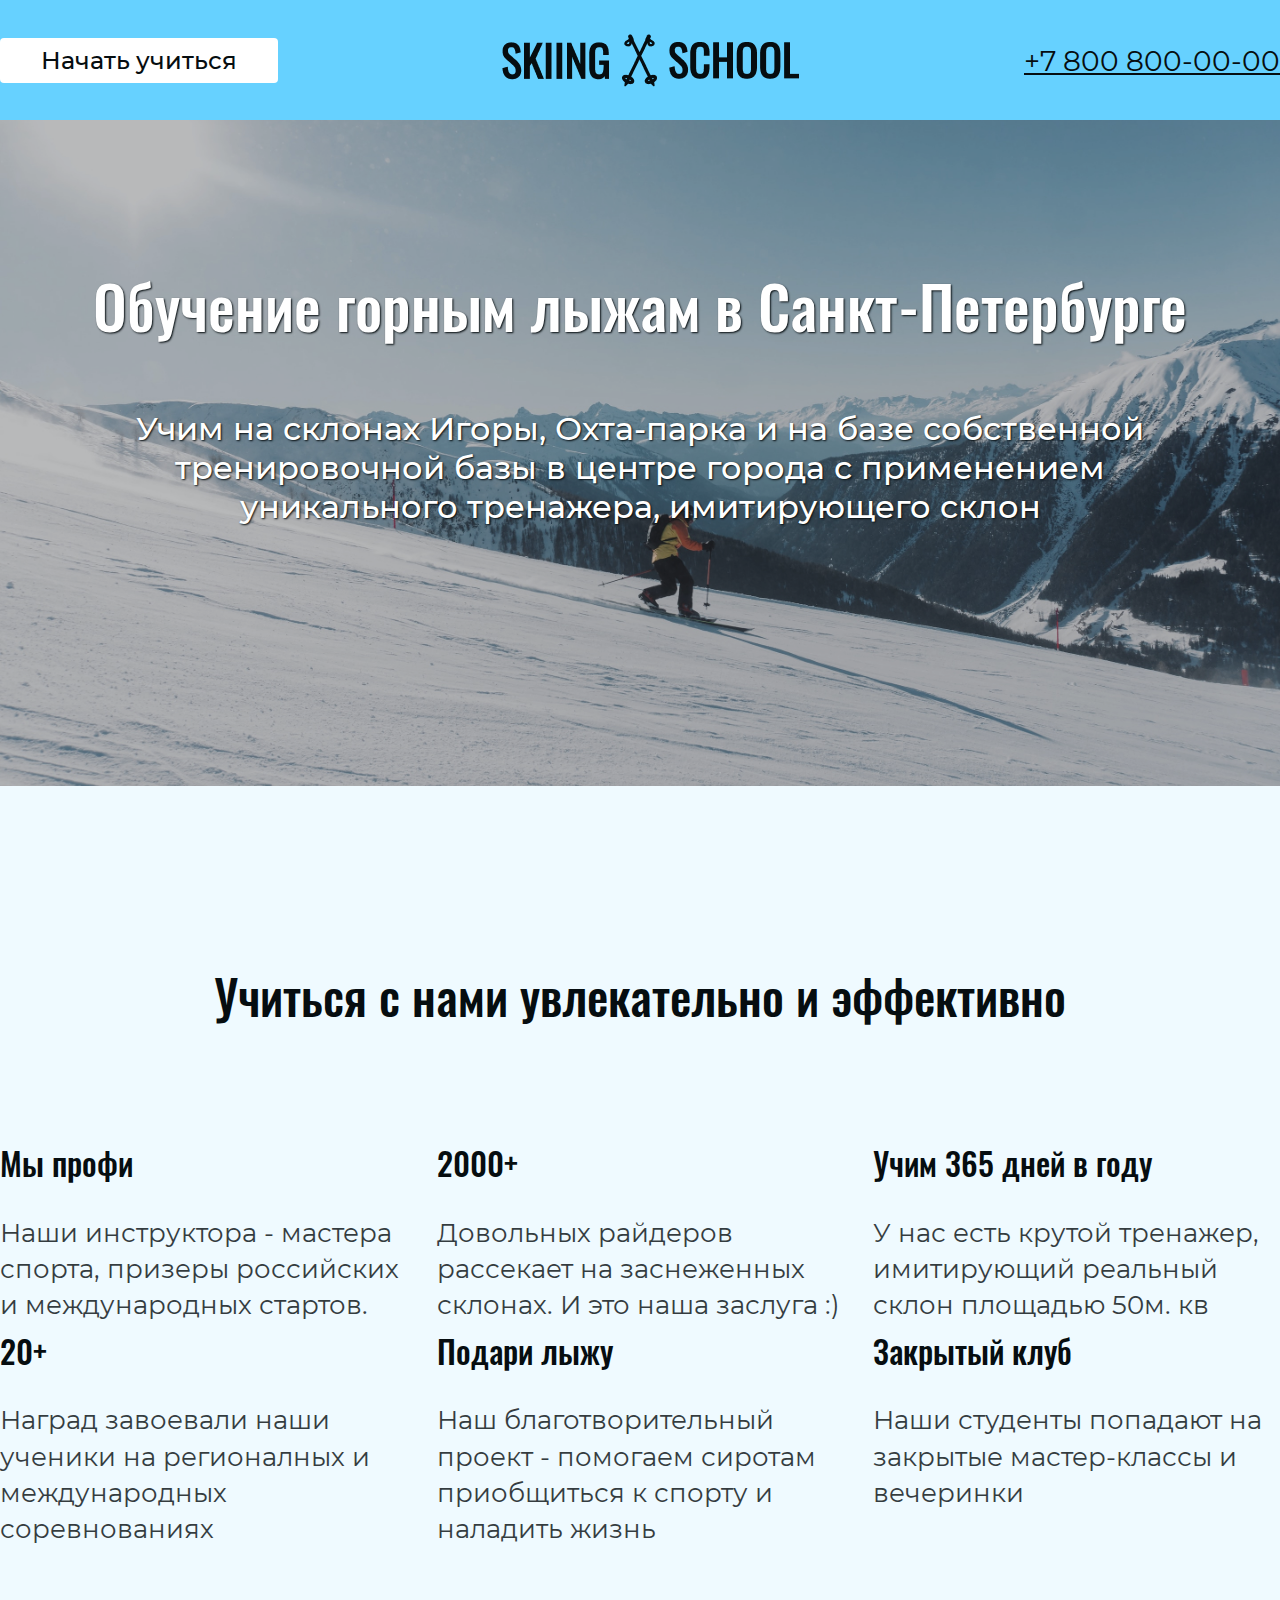
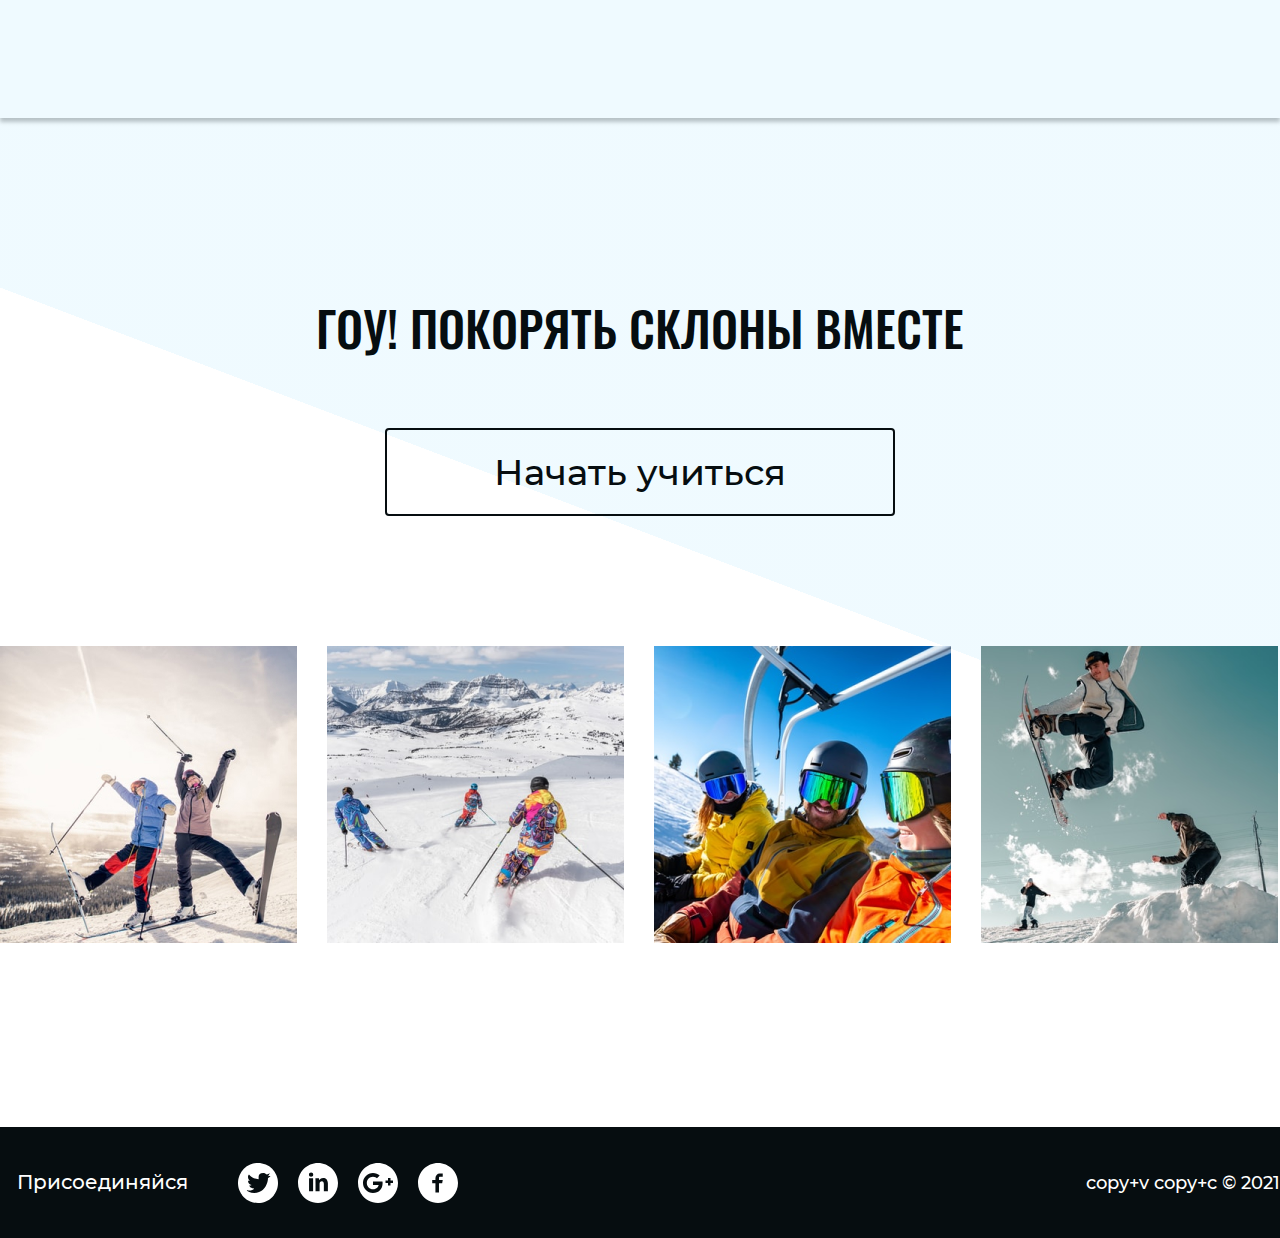
==== commit ae71b72e: "ya_sdelyal" ====
--- a/index.html
+++ b/index.html
@@ -5,8 +5,8 @@
   <meta charset="UTF-8">
   <meta http-equiv="X-UA-Compatible" content="IE=edge">
   <meta name="viewport" content="width=device-width, initial-scale=1.0">
+  <title>skiing-school</title>
   <link rel="stylesheet" href="styles/style.css">
-  <title>skiing-school</title>
 </head>
 
 <body>
@@ -14,18 +14,23 @@
     <div class="container">
       <div class="header-wrap">
         <a href="#" class="btn">Начать учиться</a>
-        <a href="#" class="logo">skiing-school</a>
-        <a href="#" class="phone-number">+7 800 800-00-00</a>
+        <img src="image/main-logo.png" alt="skiing-school" class="main-logo">
+        <!-- <a href="#" class="logo">skiing-school</a> -->
+        <a href="+78008000000" class="phone-number">+7 800 800-00-00</a>
       </div>
     </div>
   </header>
 
   <main>
     <section class="about">
-      <div class="container">
-        <h1 class="about-title">Обучение горным лыжам в Санкт-Петербурге</h1>
-        <p class="about-info">Учим на склонах Игоры, Охта-парка и на базе собственной<br> тренировочной базы в центре
-          города с применением<br> уникального тренажера, имитирующего склон</p>
+      <div class="about-bg-fade">
+        <div class="container">
+          <div class="about-wrap">
+            <h1 class="about-title">Обучение горным лыжам в Санкт-Петербурге</h1>
+            <p class="about-info">Учим на склонах Игоры, Охта-парка и на базе собственной тренировочной базы в центре
+              города с применением уникального тренажера, имитирующего склон</p>
+          </div>
+        </div>
       </div>
     </section>
 
@@ -33,48 +38,37 @@
       <div class="container">
         <h2 class="advantages-title">Учиться с нами увлекательно и эффективно</h2>
         <ul class="advantages-list">
+
           <li class="advantages-item">
-            <div class="advantages-card">
-              <h3 class="advantages-heading">Мы профи</h3>
-              <p class="advanatges-text">Наши инструктора - мастера спорта, призеры российских и международных стартов.
-              </p>
-            </div>
+            <h3 class="advantages-heading">Мы профи</h3>
+            <p class="advantages-text">Наши инструктора - мастера спорта, призеры российских и международных стартов.
+            </p>
           </li>
 
           <li class="advantages-item">
-            <div class="advantages-card">
-              <h3 class="advantages-heading">2000+</h3>
-              <p class="advanatges-text">Довольных райдеров рассекает на заснеженных склонах. И это наша заслуга :)</p>
-            </div>
+            <h3 class="advantages-heading">2000+</h3>
+            <p class="advantages-text">Довольных райдеров рассекает на заснеженных склонах. И это наша заслуга :)</p>
           </li>
 
           <li class="advantages-item">
-            <div class="advantages-card">
-              <h3 class="advantages-heading">Учим 365 дней в году</h3>
-              <p class="advanatges-text">У нас есть крутой тренажер, имитирующий реальный склон площадью 50м. кв</p>
-            </div>
+            <h3 class="advantages-heading">Учим 365 дней в году</h3>
+            <p class="advantages-text">У нас есть крутой тренажер, имитирующий реальный склон площадью 50м. кв</p>
           </li>
 
           <li class="advantages-item">
-            <div class="advantages-card">
-              <h3 class="advantages-heading">20+</h3>
-              <p class="advanatges-text">Наград завоевали наши ученики на регионалных и международных соревнованиях</p>
-            </div>
+            <h3 class="advantages-heading">20+</h3>
+            <p class="advantages-text">Наград завоевали наши ученики на регионалных и международных соревнованиях</p>
           </li>
 
           <li class="advantages-item">
-            <div class="advantages-card">
-              <h3 class="advantages-heading">Подари лыжу</h3>
-              <p class="advanatges-text">Наш благотворительный проект - помогаем сиротам приобщиться к спорту и наладить
-                жизнь</p>
-            </div>
+            <h3 class="advantages-heading">Подари лыжу</h3>
+            <p class="advantages-text">Наш благотворительный проект - помогаем сиротам приобщиться к спорту и наладить
+              жизнь</p>
           </li>
 
           <li class="advantages-item">
-            <div class="advantages-card">
-              <h3 class="advantages-heading">Закрытый клуб</h3>
-              <p class="advanatges-text">Наши студенты попадают на закрытые мастер-классы и вечеринки</p>
-            </div>
+            <h3 class="advantages-heading">Закрытый клуб</h3>
+            <p class="advantages-text">Наши студенты попадают на закрытые мастер-классы и вечеринки</p>
           </li>
         </ul>
       </div>
@@ -82,13 +76,21 @@
 
     <section class="lead">
       <div class="container">
-        <h2 class="lead-title">гоу! покорять склоны вместе</h2>
-        <a href="#" class="btn">Начать учиться</a>
+        <h2 class="lead-title">ГОУ! ПОКОРЯТЬ СКЛОНЫ ВМЕСТЕ</h2>
+        <a href="#" class="btn-lead">Начать учиться</a>
         <div class="lead-visual">
-          <img src="image/photo-lead1.png" alt="Фотография тренировки людей на склоне горы" class="lead-pic">
-          <img src="image/photo-lead2.png" alt="Фотография тренировки людей на склоне горы" class="lead-pic">
-          <img src="image/photo-lead3.png" alt="Фотография тренировки людей на склоне горы" class="lead-pic">
-          <img src="image/photo-lead4.png" alt="Фотография тренировки людей на склоне горы" class="lead-pic">
+          <div class="lead-visual-pic">
+            <img src="image/photo-lead1.png" alt="Фотография тренировки людей на склоне горы" class="lead-pic">
+          </div>
+          <div class="lead-visual-pic">
+            <img src="image/photo-lead2.png" alt="Фотография тренировки людей на склоне горы" class="lead-pic">
+          </div>
+          <div class="lead-visual-pic">
+            <img src="image/photo-lead3.png" alt="Фотография тренировки людей на склоне горы" class="lead-pic">
+          </div>
+          <div class="lead-visual-pic">
+            <img src="image/photo-lead4.png" alt="Фотография тренировки людей на склоне горы" class="lead-pic">
+          </div>
         </div>
       </div>
     </section>
@@ -97,31 +99,38 @@
 
   <footer class="footer">
     <div class="container">
-      <p class="copyright">copy+v copy+c © 2021</p>
-      <span class="join-us">Присоединяйся</span>
+      <div class="footer-wrap">
 
-      <ul class="social-icons">
-        <li class="social-item">
-          <a href="#" class="social-link">
-            <span class="social-text">Перейти в аккаунт школы в Твиттер</span>
-          </a>
-        </li>
-        <li class="social-item">
-          <a href="#" class="social-link">
-            <span class="social-text">Перейти в аккаунт школы в ЛиакедИнн</span>
-          </a>
-        </li>
-        <li class="social-item">
-          <a href="#" class="social-link">
-            <span class="social-text">Перейти в аккаунт школы в Гугл плюс</span>
-          </a>
-        </li>
-        <li class="social-item">
-          <a href="#" class="social-link">
-            <span class="social-text">Перейти в аккаунт школы в Фэйсбук</span>
-          </a>
-        </li>
-      </ul>
+        <div class="footer-social">
+          <p class="join-us">Присоединяйся</p>
+
+          <ul class="social-icons">
+            <li class="social-item">
+              <a href="#" class="social-link" style="background-image: url('image/icon-twitter.svg');">
+                <p class="social-text">Перейти в аккаунт школы в Твиттер</p>
+              </a>
+            </li>
+            <li class="social-item">
+              <a href="#" class="social-link" style="background-image: url('image/icon-inn.svg');">
+                <p class="social-text">Перейти в аккаунт школы в ЛинкедИнн</p>
+              </a>
+            </li>
+            <li class="social-item">
+              <a href="#" class="social-link" style="background-image: url('image/icon-google.svg');">
+                <p class="social-text">Перейти в аккаунт школы в Гугл плюс</p>
+              </a>
+            </li>
+            <li class="social-item">
+              <a href="#" class="social-link" style="background-image: url('image/icon-facebook.svg');">
+                <p class="social-text">Перейти в аккаунт школы в Фэйсбук</p>
+              </a>
+            </li>
+          </ul>
+        </div>
+
+        <p class="copyright">copy+v copy+c © 2021</p>
+      </div>
+
     </div>
   </footer>
 </body>
--- a/styles/style.css
+++ b/styles/style.css
@@ -48,19 +48,37 @@
 }
 
 .container {
-  width: 1440px;
-  margin: 0 auto;
-}
-
-img {
-  display: block;
-  width: 100%;
-}
+  width: 1280px;
+  margin: 0 auto;
+}
+
 a {
   color: inherit;
 }
 
 /* buttons */
+
+.btn {
+  text-decoration: none;
+  font-size: 24px;
+  font-weight: 500;
+  line-height: 29px;
+  padding: 8px 41px;
+  border-radius: 4px;
+  background-color: #ffffff;
+  cursor: pointer;
+}
+
+.btn-lead {
+  display: inline-block;
+  text-decoration: none;
+  padding: 20px 107px;
+  cursor: pointer;
+  border: 2px solid;
+  border-radius: 4px;
+  font-size: 36px;
+  font-weight: 500;
+}
 
 
 
@@ -78,8 +96,10 @@
   justify-content: space-between;
 }
 
-.logo {}
-
+.phone-number {
+  font-size: 28px;
+  line-height: 34px;
+}
 
 
 
@@ -96,84 +116,175 @@
 }
 
 .about-bg-fade {
-  padding: 230px 0;
-  background-color: rgba(6, 13, 16, 0.25);
-}
+ background-color: rgba(6, 13, 16, .25);
+}
+
+.about-wrap {
+  padding-top: 140px;
+  padding-bottom: 260px;
+}
+
 .about-title {
-  padding-top: 140px;
-  padding-left: 81px;
-  padding-right: 81px;
+  margin: 0 auto;
   font-family: Oswald;
   font-style: normal;
   font-weight: 500;
   font-size: 60px;
   line-height: 89px;
+  text-shadow: 1px 1px 2px #060D10;
 }
 .about-info {
-  padding-bottom: 260px;
-  padding-left: 190px;
-  padding-right: 190px;
+  margin: 0 110px;
+  padding-top: 60px;
   font-family: Montserrat;
   font-weight: 500;
   font-size: 32px;
   line-height: 39px;
+  text-align: center;
+  text-shadow: 1px 1px 2px #060D10;
 }
 
 /* advantages */
 .advantages {
-  /* padding-top: 350px; */
-  /* padding-bottom: 170px; */
+  padding-top: 170px;
+  padding-bottom: 170px;
   background: #FFFFFF;
-  box-shadow: 0px 4px 4px rgba(0, 0, 0, 0.25);
+  box-shadow: 0px 4px 4px rgba(0, 0, 0, .25);
+  background-color: rgba(102, 209, 255, .1);
 }
 .advantages-title {
-  margin-top: 170px;
+  margin: 0 auto;
+  text-align: center;
   font-family: Oswald;
   font-weight: 500;
   font-size: 48px;
   line-height: 167%;
-  text-align: center;
 }
 .advantages-list {
   display: flex;
   flex-wrap: wrap;
   list-style: none;
-  padding-left: 81px;
-  padding-right: 81px;
-  padding-bottom: 170px;
-  margin: 0 -15px;
+  margin: auto -15px;
+  padding-left: 0;
+  padding-top: 100px;
 }
 
 .advantages-item {
-  width: 33%;
-  padding: 15px;
-}
-
-.advantages-card {
   display: flex;
   flex-direction: column;
-  justify-content: space-between;
-  height: 100%;
-  /* box-shadow: 0 0 5px rgba(0, 0, 0, .1);  для просмотра границ */
-}
+  width: 33.33%;
+  padding: 0 15px;
+}
+
 .advantages-heading {
-  font-family: Oswald;
-  font-weight: 500;
-  font-size: 32px;
-  line-height: 167%;
   margin-bottom: 25px;
   margin-top: 0;
+  font-family: Oswald;
+  font-weight: 500;
+  font-size: 32px;
+  line-height: 167%;
+
 }
 .advantages-text {
+  margin: 0;
   font-family: Montserrat;
-  font-style: normal;
-  font-weight: normal;
   font-size: 26px;
   line-height: 140%;
+  /* color: #060D10; */
+  opacity: 0.8;
+}
+
+
+/* lead */
+
+.lead {
+  padding-top: 170px;
+  padding-bottom: 180px;
+  text-align: center;
+  background-image: linear-gradient(200.8deg, rgba(102, 209, 255, .1) 43.85%, rgba(196, 196, 196, 0) 43.86%);
+}
+
+.lead-title {
+  margin: 0 auto;
+  font-family: Oswald;
+  font-weight: 500;
+  font-size: 48px;
+  line-height: 167%;
+}
+
+.btn-lead {
+  margin-top: 60px;
+  margin-bottom: 130px;
+}
+
+.lead-visual {
+  display: flex;
+  margin-left: -30px;
+}
+
+.lead-visual-pic {
+  padding-left: 30px;
+}
+
+/* footer */
+
+.footer {
+  background-color: #060D10;
+  color: #fff;
+}
+
+.footer-wrap {
+  display: flex;
+  align-items: center;
+  justify-content: space-between;
+
+}
+
+.footer-social {
+  display: flex;
+  align-items: center;
+  justify-content: space-between;
+}
+
+.join-us {
+  margin-right: 30px;
+  margin-left: 17px;
+  margin-top: 39px;
+  margin-bottom: 39px;
+  font-weight: 500;
+  font-size: 20px;
+  line-height: 167%;
+}
+
+.copyright {
+  font-family: Montserrat;
+  font-weight: 500;
+  font-size: 18px;
+  line-height: 22px;
+}
+
+/* Social-icons */
+
+.social-icons {
+  display: flex;
+  padding: 0;
   margin: 0;
-}
-
-
-/* lead */
-
-.lead-visual {}
+  list-style: none;
+}
+
+.social-item {
+  margin-left: 20px;
+}
+
+.social-link {
+  display: block;
+  width: 40px;
+  height: 40px;
+  background-repeat: no-repeat;
+  background-position: center;
+}
+
+.social-text {
+  font-size: 1px;
+  opacity: 0;
+}
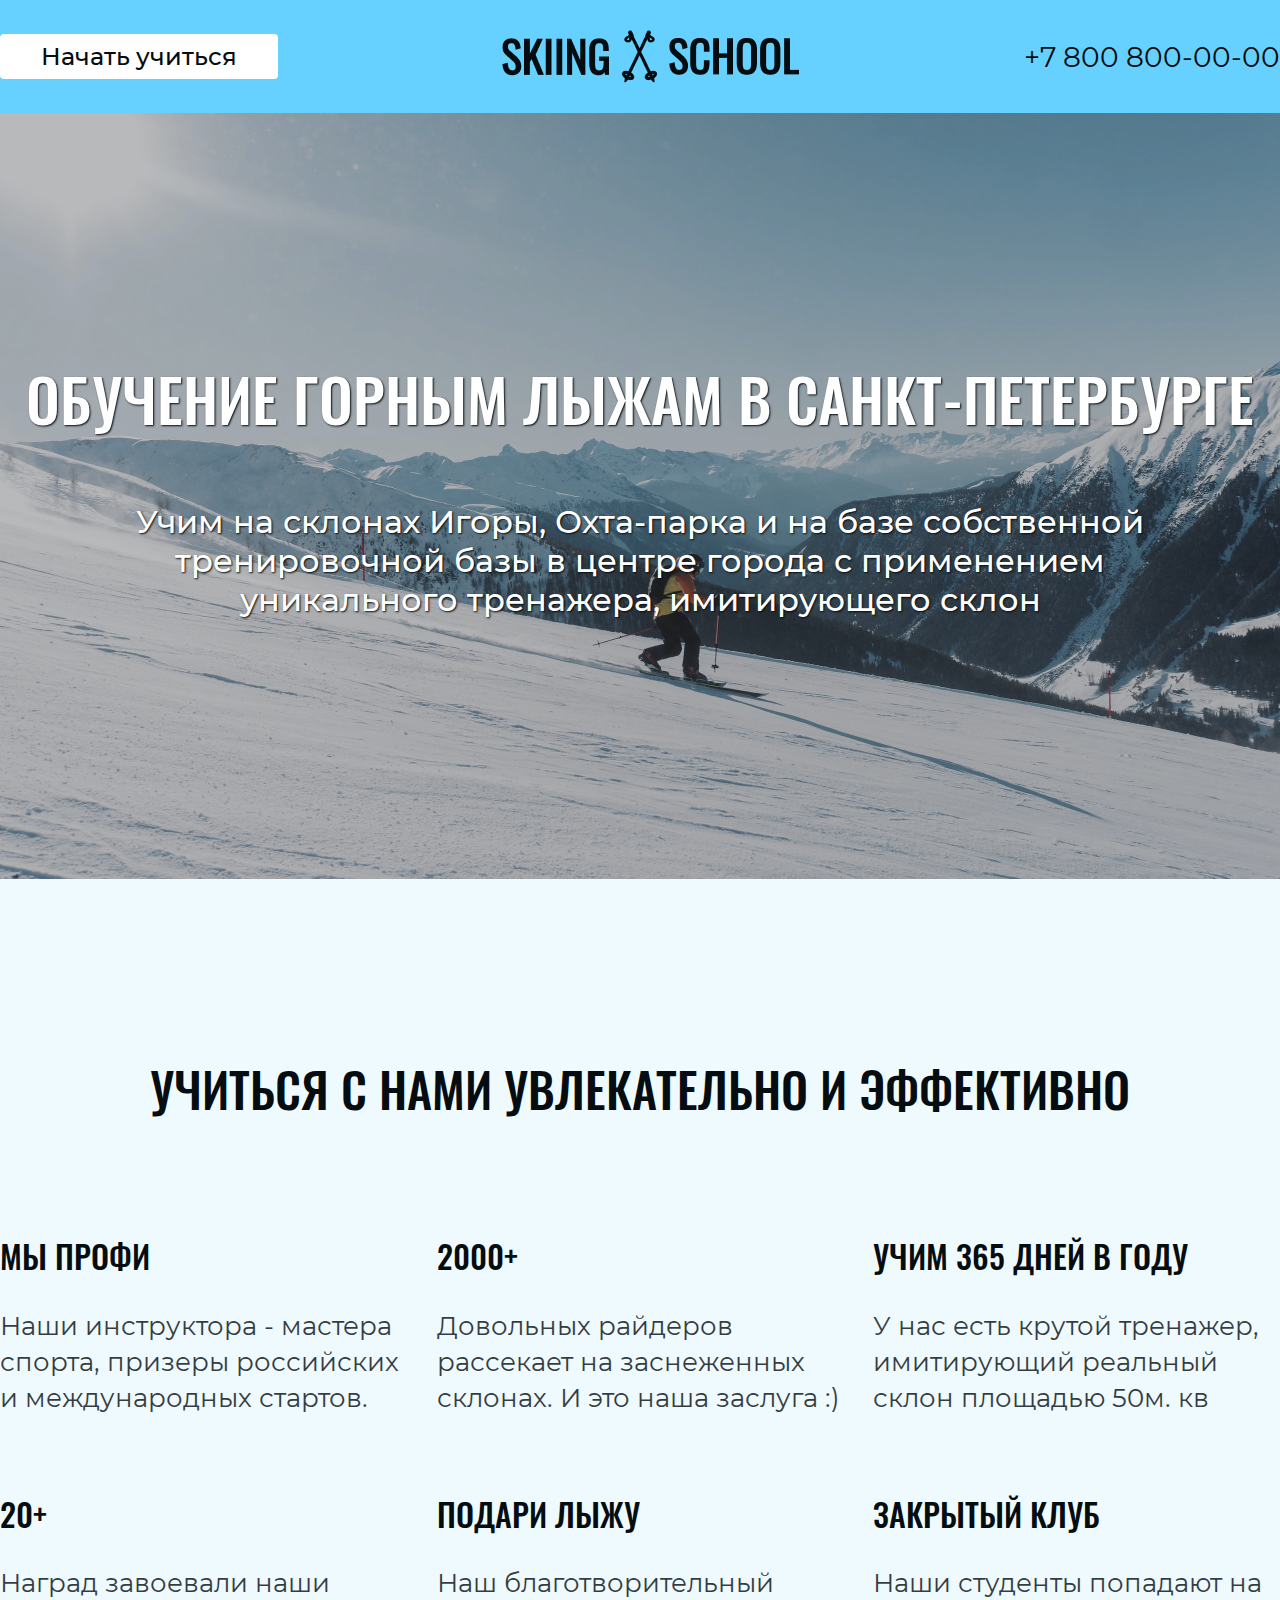
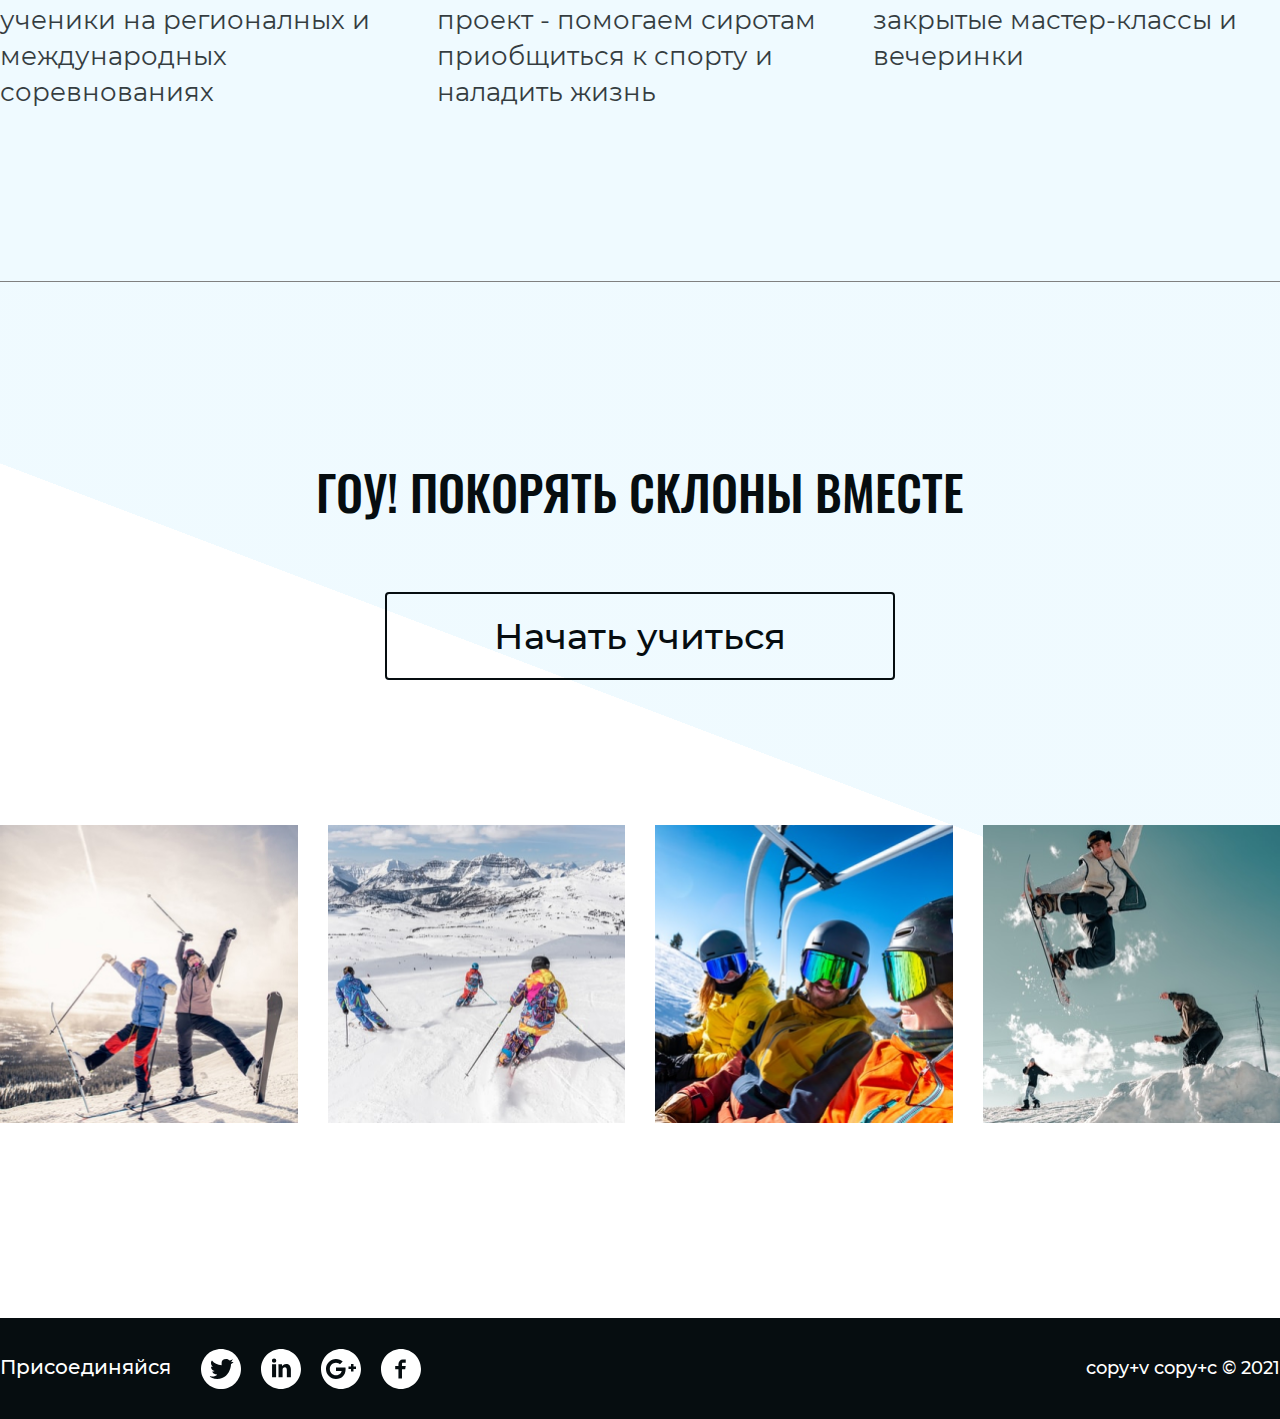
==== commit 7f13a465: "work is done" ====
--- a/index.html
+++ b/index.html
@@ -26,7 +26,7 @@
       <div class="about-bg-fade">
         <div class="container">
           <div class="about-wrap">
-            <h1 class="about-title">Обучение горным лыжам в Санкт-Петербурге</h1>
+            <h1 class="about-title">ОБУЧЕНИЕ ГОРНЫМ ЛЫЖАМ В САНКТ-ПЕТЕРБУРГЕ</h1>
             <p class="about-info">Учим на склонах Игоры, Охта-парка и на базе собственной тренировочной базы в центре
               города с применением уникального тренажера, имитирующего склон</p>
           </div>
@@ -36,11 +36,11 @@
 
     <section class="advantages">
       <div class="container">
-        <h2 class="advantages-title">Учиться с нами увлекательно и эффективно</h2>
+        <h2 class="advantages-title">УЧИТЬСЯ С НАМИ УВЛЕКАТЕЛЬНО И ЭФФЕКТИВНО</h2>
         <ul class="advantages-list">
 
           <li class="advantages-item">
-            <h3 class="advantages-heading">Мы профи</h3>
+            <h3 class="advantages-heading">МЫ ПРОФИ</h3>
             <p class="advantages-text">Наши инструктора - мастера спорта, призеры российских и международных стартов.
             </p>
           </li>
@@ -51,7 +51,7 @@
           </li>
 
           <li class="advantages-item">
-            <h3 class="advantages-heading">Учим 365 дней в году</h3>
+            <h3 class="advantages-heading">УЧИМ 365 ДНЕЙ В ГОДУ</h3>
             <p class="advantages-text">У нас есть крутой тренажер, имитирующий реальный склон площадью 50м. кв</p>
           </li>
 
@@ -61,17 +61,18 @@
           </li>
 
           <li class="advantages-item">
-            <h3 class="advantages-heading">Подари лыжу</h3>
+            <h3 class="advantages-heading">ПОДАРИ ЛЫЖУ</h3>
             <p class="advantages-text">Наш благотворительный проект - помогаем сиротам приобщиться к спорту и наладить
               жизнь</p>
           </li>
 
           <li class="advantages-item">
-            <h3 class="advantages-heading">Закрытый клуб</h3>
+            <h3 class="advantages-heading">ЗАКРЫТЫЙ КЛУБ</h3>
             <p class="advantages-text">Наши студенты попадают на закрытые мастер-классы и вечеринки</p>
           </li>
         </ul>
       </div>
+      <div class="separator"></div>
     </section>
 
     <section class="lead">
--- a/styles/style.css
+++ b/styles/style.css
@@ -56,6 +56,14 @@
   color: inherit;
 }
 
+.separator {
+  width: 1280px;
+  height: 1px;
+  margin-top: 170px;
+  margin-left: auto;
+  margin-right: auto;
+  background-color: gray;
+}
 /* buttons */
 
 .btn {
@@ -84,8 +92,8 @@
 
 /* header */
 .header {
-  padding-top: 34px;
-  padding-bottom: 33px;
+  padding-top: 30px;
+  padding-bottom: 30px;
   background-color: #66d1ff;
   color: #060D10;
 }
@@ -97,6 +105,7 @@
 }
 
 .phone-number {
+  text-decoration: none;
   font-size: 28px;
   line-height: 34px;
 }
@@ -120,7 +129,7 @@
 }
 
 .about-wrap {
-  padding-top: 140px;
+  padding-top: 240px;
   padding-bottom: 260px;
 }
 
@@ -135,7 +144,7 @@
 }
 .about-info {
   margin: 0 110px;
-  padding-top: 60px;
+  margin-top: 60px;
   font-family: Montserrat;
   font-weight: 500;
   font-size: 32px;
@@ -147,9 +156,9 @@
 /* advantages */
 .advantages {
   padding-top: 170px;
-  padding-bottom: 170px;
+  /* padding-bottom: 170px; */
   background: #FFFFFF;
-  box-shadow: 0px 4px 4px rgba(0, 0, 0, .25);
+  /* box-shadow: 0px 4px 4px rgba(0, 0, 0, .25); */
   background-color: rgba(102, 209, 255, .1);
 }
 .advantages-title {
@@ -164,14 +173,15 @@
   display: flex;
   flex-wrap: wrap;
   list-style: none;
-  margin: auto -15px;
+  margin: 0 -15px;
   padding-left: 0;
-  padding-top: 100px;
+  padding-top: 30px;
 }
 
 .advantages-item {
   display: flex;
   flex-direction: column;
+  margin-top: 70px;
   width: 33.33%;
   padding: 0 15px;
 }
@@ -219,16 +229,24 @@
 
 .lead-visual {
   display: flex;
-  margin-left: -30px;
+  margin: 0 -15px;
 }
 
 .lead-visual-pic {
-  padding-left: 30px;
+  width: 25%;
+  padding: 15px;
+}
+
+.lead-pic {
+  display: block;
+  width: 100%;
 }
 
 /* footer */
 
 .footer {
+  padding-top: 30px;
+  padding-bottom: 30px;
   background-color: #060D10;
   color: #fff;
 }
@@ -247,16 +265,14 @@
 }
 
 .join-us {
-  margin-right: 30px;
-  margin-left: 17px;
-  margin-top: 39px;
-  margin-bottom: 39px;
+  margin: 0 30px 0 0;
   font-weight: 500;
   font-size: 20px;
   line-height: 167%;
 }
 
 .copyright {
+  margin: 0;
   font-family: Montserrat;
   font-weight: 500;
   font-size: 18px;
@@ -273,7 +289,7 @@
 }
 
 .social-item {
-  margin-left: 20px;
+  margin-right: 20px;
 }
 
 .social-link {
